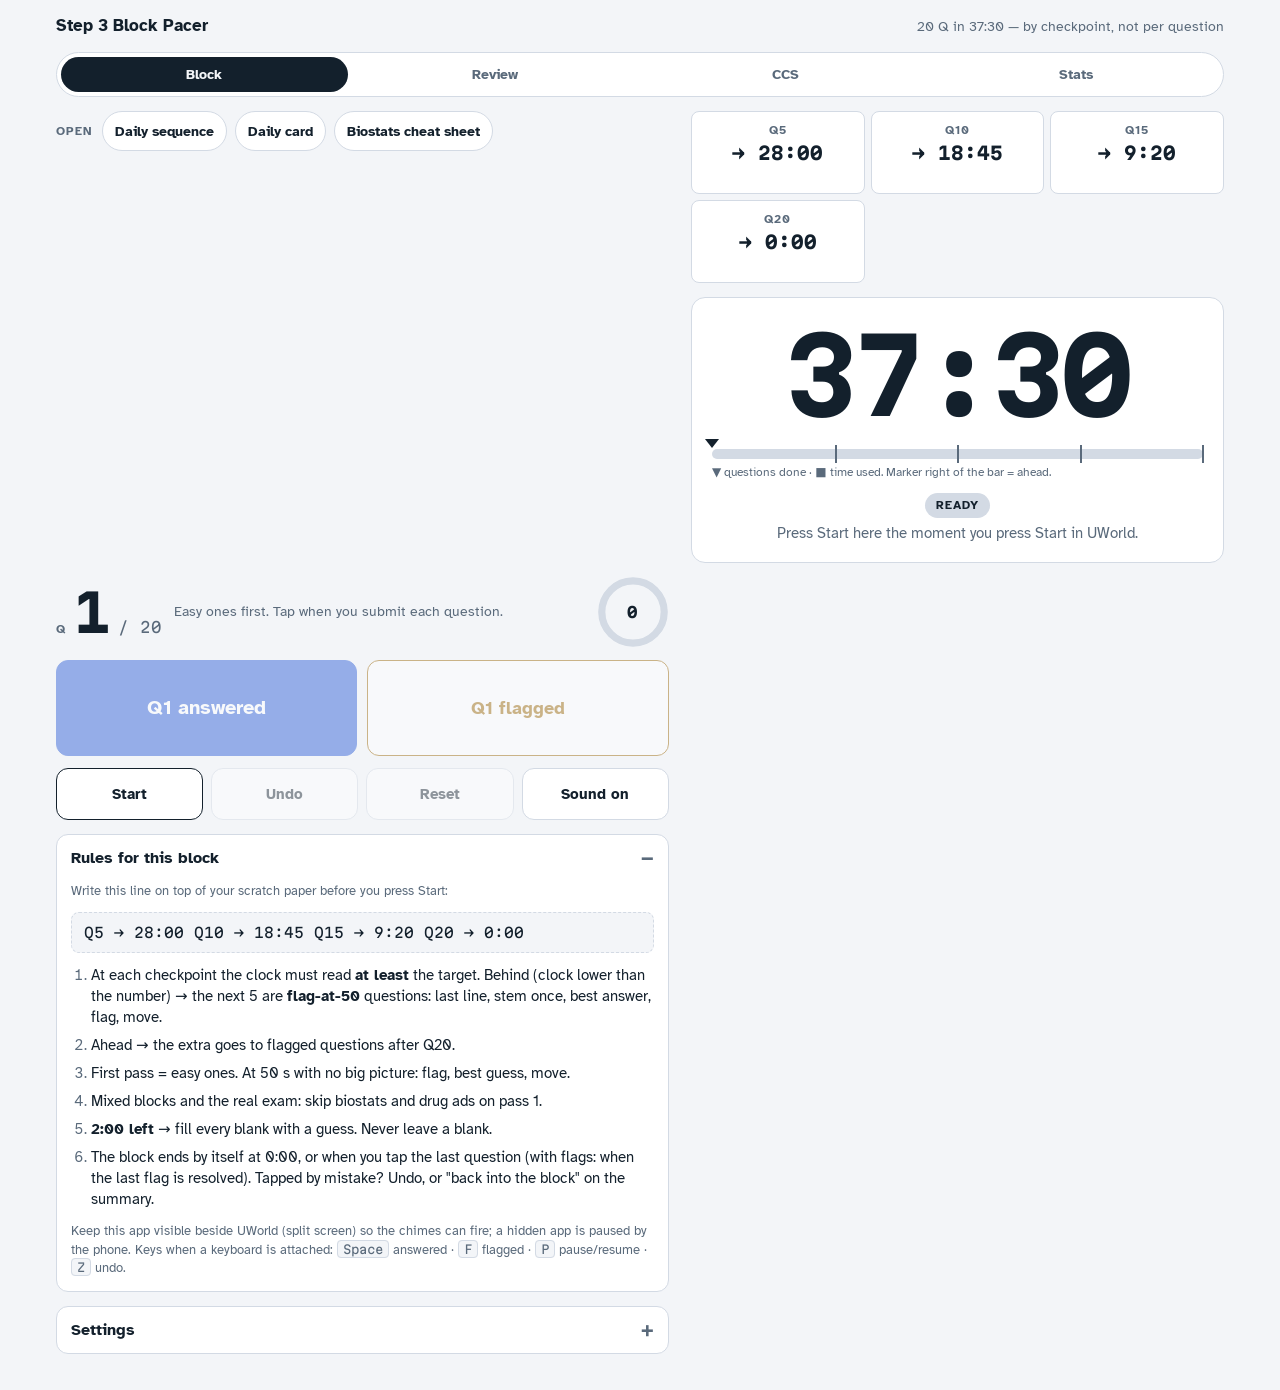
==== index.html @ b1504337 "CCS: spelling drill with sets + spelling mode, printable 12:30 case tracker, shortcut links - ccs.ht" ====
<!doctype html>
<html lang="en">
<head>
<meta charset="utf-8">
<meta name="viewport" content="width=device-width, initial-scale=1, viewport-fit=cover">
<title>Step 3 Block Pacer</title>
<meta name="description" content="37:30 countdown for 20-question UWorld blocks with checkpoint targets, ahead/behind verdicts, flag-at-50 mode and the 2:00 fill-every-blank alert.">
<meta name="theme-color" media="(prefers-color-scheme: light)" content="#F3F5F8">
<meta name="theme-color" media="(prefers-color-scheme: dark)" content="#0E141B">
<meta name="mobile-web-app-capable" content="yes">
<meta name="apple-mobile-web-app-capable" content="yes">
<meta name="apple-mobile-web-app-status-bar-style" content="black-translucent">
<meta name="apple-mobile-web-app-title" content="Pacer">
<link rel="manifest" href="./manifest.webmanifest">
<link rel="icon" href="./icons/icon-192.png" type="image/png">
<link rel="apple-touch-icon" href="./icons/apple-touch-icon.png">
<link rel="stylesheet" href="https://fonts.googleapis.com/css2?family=Atkinson+Hyperlegible:wght@400;700&family=Martian+Mono:wght@500;700&display=swap">
<link rel="stylesheet" href="./shared.css">
<style>
/* Layout: one column on phones and in split view; two columns (clock left, controls right) on the
   iPad Pro 13", the Fold's open inner screen and Mac windows. Scratch-paper checkpoint rail on top, clock as hero. */
.rail{list-style:none;margin:0;padding:0;display:grid;grid-template-columns:repeat(auto-fit,minmax(130px,1fr));gap:6px}
.rail li{border:1px solid var(--line);background:var(--surface);border-radius:8px;padding:8px 6px 7px;display:grid;gap:2px;min-width:0;text-align:center}
.rail .cq{font-size:12px;letter-spacing:.08em;text-transform:uppercase;color:var(--muted);font-weight:700}
.rail .ct{font-family:var(--font-num);font-weight:700;font-size:18px;font-variant-numeric:tabular-nums;white-space:nowrap}
.rail .cd{font-family:var(--font-num);font-size:12px;min-height:1.3em;font-variant-numeric:tabular-nums}
.rail li.current{border-color:var(--accent);box-shadow:inset 0 0 0 1px var(--accent)}
.rail li.ahead{border-color:var(--good)} .rail li.ahead .cd{color:var(--good)}
.rail li.behind{border-color:var(--warn)} .rail li.behind .cd{color:var(--warn)}

.clockcard{background:var(--surface);border:1px solid var(--line);border-radius:14px;padding:16px 16px 14px;display:grid;gap:12px;justify-items:center;text-align:center;container-type:inline-size;user-select:none;-webkit-user-select:none}
.clock{font-family:var(--font-num);font-weight:700;font-size:clamp(48px,21cqi,150px);line-height:1;letter-spacing:-.03em;font-variant-numeric:tabular-nums;margin-top:4px;white-space:nowrap}
.clockcard[data-tone="warn"] .clock{color:var(--warn)}
.clockcard[data-tone="crit"] .clock{color:var(--crit)}
.clockcard[data-tone="paused"] .clock{color:var(--muted)}
.barwrap{width:100%;display:grid;gap:5px;padding-top:10px}
.bar{position:relative;width:100%;height:10px;border-radius:5px;background:var(--line)}
.fill{position:absolute;inset:0 auto 0 0;width:0;border-radius:5px;background:var(--accent)}
.tick{position:absolute;top:-4px;bottom:-4px;width:2px;background:var(--muted);transform:translateX(-1px)}
.qmark{position:absolute;top:-10px;left:0;width:0;height:0;border-left:7px solid transparent;border-right:7px solid transparent;border-top:9px solid var(--fg);transform:translateX(-7px)}
.barcap{font-size:12px;color:var(--muted);text-align:left}
.mode{display:grid;gap:5px;justify-items:center}
.modeText{max-width:42ch}

.qcard{display:grid;gap:12px}
.qrow{display:flex;justify-content:space-between;align-items:center;gap:12px}
.qnum{display:flex;align-items:baseline;gap:8px;flex:0 0 auto}
.qlabel{font-size:12px;text-transform:uppercase;letter-spacing:.08em;color:var(--muted);font-weight:700}
.qbig{font-family:var(--font-num);font-weight:700;font-size:40px;line-height:1;font-variant-numeric:tabular-nums}
.qof{font-family:var(--font-num);color:var(--muted);font-size:15px}
.qcue{flex:1 1 auto;min-width:0;font-size:14px;color:var(--muted);line-height:1.3}
.qcue.over{color:var(--crit);font-weight:700}
.qtimer{position:relative;width:62px;height:62px;flex:0 0 auto}
.qtimer svg{width:100%;height:100%;transform:rotate(-90deg)}
.qtimer .track{fill:none;stroke:var(--line);stroke-width:6}
.qtimer .arc{fill:none;stroke:var(--accent);stroke-width:6;stroke-linecap:round;stroke-dasharray:163.36;stroke-dashoffset:163.36}
.qtimer .qsec{position:absolute;inset:0;display:grid;place-items:center;font-family:var(--font-num);font-weight:700;font-size:15px;font-variant-numeric:tabular-nums}
.qtimer[data-over="1"] .arc{stroke:var(--crit)} .qtimer[data-over="1"] .qsec{color:var(--crit)}
.qtimer[data-over="0"].near .arc{stroke:var(--warn)}
.summary .form{margin-top:4px}
@media (min-width:820px) and (min-height:520px){
  .clockcard{padding:22px 20px 18px}
  .rail li{padding:10px 8px 9px}
  .qbig{font-size:52px}
  .qtimer{width:72px;height:72px}
}
</style>
</head>
<body>
<div class="wrap">
  <header class="top">
    <h1>Step 3 Block Pacer</h1>
    <p class="tag" id="tagline">20 Q in 37:30 — by checkpoint, not per question</p>
  </header>
  <nav id="pnav" aria-label="Pages"></nav>
  <div class="quicklinks" aria-label="Shortcuts">
    <span class="ql">Open</span>
    <a href="https://claude.ai/artifact/SgX4q6UhdN1No9sJKWvh4a" target="_blank" rel="noopener">Daily sequence</a>
    <a href="https://claude.ai/artifact/CkBRBNXXbywkG2HdLAcEbe" target="_blank" rel="noopener">Daily card</a>
    <a href="https://claude.ai/artifact/1UrfVMa6zbxTSL6HjHd7sL" target="_blank" rel="noopener">Biostats cheat sheet</a>
  </div>

  <div class="colL">
    <ol class="rail" id="rail" aria-label="Checkpoint targets"></ol>

    <section class="clockcard" id="clockcard" data-tone="normal" aria-live="polite">
      <div class="banner" id="banner" hidden></div>
      <div class="clock" id="clock">37:30</div>
      <div class="barwrap">
        <div class="bar" aria-hidden="true">
          <div class="fill" id="fill"></div>
          <div id="ticks"></div>
          <div class="qmark" id="qmark"></div>
        </div>
        <div class="barcap">▼ questions done · ■ time used. Marker right of the bar = ahead.</div>
      </div>
      <div class="mode">
        <span class="pill" id="pill" data-kind="idle">Ready</span>
        <p class="modeText" id="modeText">Press Start here the moment you press Start in UWorld.</p>
      </div>
      <div class="verdict" id="verdict" hidden></div>
    </section>
  </div>

  <div class="colR">
    <section class="qcard">
      <div class="qrow">
        <div class="qnum">
          <span class="qlabel">Q</span>
          <span class="qbig" id="qnum">1</span>
          <span class="qof" id="qof">/ 20</span>
        </div>
        <div class="qcue" id="qcue">Easy ones first. Tap when you submit each question.</div>
        <div class="qtimer" id="qtimer" data-over="0" aria-label="Seconds on this question">
          <svg viewBox="0 0 60 60" aria-hidden="true"><circle class="track" cx="30" cy="30" r="26"/><circle class="arc" id="arc" cx="30" cy="30" r="26"/></svg>
          <span class="qsec" id="qsec">0</span>
        </div>
      </div>
      <div class="actions">
        <button class="primary" id="btnDone" type="button" disabled>Q1 answered</button>
        <button class="secondary" id="btnFlag" type="button" disabled>Q1 flagged</button>
      </div>
      <div class="subactions">
        <button class="go" id="btnStart" type="button">Start</button>
        <button id="btnUndo" type="button" disabled>Undo</button>
        <button id="btnReset" type="button" disabled>Reset</button>
        <button id="btnSound" type="button" aria-pressed="true">Sound on</button>
      </div>
    </section>

    <section class="summary" id="summary" hidden>
      <h2>Block summary</h2>
      <table class="t">
        <thead><tr><th>Checkpoint</th><th class="n">Target</th><th class="n">Clock</th><th class="n">±</th></tr></thead>
        <tbody id="sumRows"></tbody>
      </table>
      <ul class="stats" id="stats"></ul>
      <div class="form">
        <label>System / label<input type="text" id="sumLabel" placeholder="Cardio · Random · Ethics…" autocomplete="off"></label>
        <label>Correct (from the results page)<input type="number" id="sumCorrect" min="0" max="60" inputmode="numeric" placeholder="13"></label>
      </div>
      <p class="note" id="savedNote">Saved to Stats. The label and score carry over to the Review pacer.</p>
      <div class="formrow">
        <button id="btnCopy" type="button">Copy summary</button>
        <button id="btnReview" type="button">Review this block</button>
        <button id="btnReopen" type="button" hidden>Undo last tap — back into the block</button>
      </div>
    </section>

    <details class="fold" id="rulesFold" open>
      <summary>Rules for this block</summary>
      <div class="body">
        <p class="note">Write this line on top of your scratch paper before you press Start:</p>
        <p class="scratch" id="scratch"></p>
        <ol class="rules">
          <li>At each checkpoint the clock must read <b>at least</b> the target. Behind (clock lower than the number) → the next 5 are <b>flag-at-50</b> questions: last line, stem once, best answer, flag, move.</li>
          <li>Ahead → the extra goes to flagged questions after Q20.</li>
          <li>First pass = easy ones. At 50 s with no big picture: flag, best guess, move.</li>
          <li>Mixed blocks and the real exam: skip biostats and drug ads on pass 1.</li>
          <li><b>2:00 left</b> → fill every blank with a guess. Never leave a blank.</li>
          <li>The block ends by itself at 0:00, or when you tap the last question (with flags: when the last flag is resolved). Tapped by mistake? Undo, or "back into the block" on the summary.</li>
        </ol>
        <p class="note">Keep this app visible beside UWorld (split screen) so the chimes can fire; a hidden app is paused by the phone. Keys when a keyboard is attached: <kbd>Space</kbd> answered · <kbd>F</kbd> flagged · <kbd>P</kbd> pause/resume · <kbd>Z</kbd> undo.</p>
      </div>
    </details>

    <details class="fold" id="settingsFold">
      <summary>Settings</summary>
      <div class="body">
        <fieldset id="settingsFs">
          <div class="presets" aria-label="Presets">
            <button type="button" data-preset="1.25">1.25× · 37:30</button>
            <button type="button" data-preset="1.5">1.5× · 45:00</button>
            <button type="button" data-preset="1">1× · 30:00</button>
          </div>
          <div class="form">
            <label>Block time (mm:ss)<input type="text" id="fBlock" inputmode="numeric" value="37:30"></label>
            <label>Questions per block<input type="number" id="fN" min="1" max="60" value="20"></label>
            <label>Checkpoint every<input type="number" id="fEvery" min="1" max="60" value="5"></label>
            <label>Flag-at (seconds)<input type="number" id="fFlag" min="10" max="300" value="50"></label>
            <label class="wide">Checkpoint targets, clock should read at least (mm:ss, one per checkpoint)<input type="text" id="fTargets" value="28:00, 18:45, 9:20, 0:00"></label>
            <label>Fill-every-blank warning (mm:ss)<input type="text" id="fFill" inputmode="numeric" value="2:00"></label>
            <label>Theme<select id="fTheme"><option value="system">Match device</option><option value="light">Light</option><option value="dark">Dark</option></select></label>
            <label class="check wide"><input type="checkbox" id="fChime"> Chime at 50 s on every question (not only when behind)</label>
            <label class="check wide"><input type="checkbox" id="fEndAtLast"> End the block at the last question even when questions are flagged (otherwise: timed flagged review until the last flag or 0:00)</label>
          </div>
          <div class="formrow">
            <button type="button" id="btnApply">Save settings</button>
            <button type="button" id="btnRecalc">Recalculate targets evenly</button>
            <span class="note" id="settingsMsg"></span>
          </div>
        </fieldset>
        <p class="note" id="settingsLock" hidden>Settings unlock when the block is reset or finished.</p>
        <p class="note" id="installNote" hidden>To install: iPad Safari → Share → Add to Home Screen. Galaxy Fold → browser menu → Install app. Mac → Safari File → Add to Dock, or Chrome's install button.</p>
      </div>
    </details>
  </div>
</div>

<script src="./shared.js"></script>
<script>
(() => {
const P = window.Pacer, $ = id => document.getElementById(id), fmt = P.fmt, fmtDelta = P.fmtSigned, parseMS = P.parseMS;
const LS_S = "step3pacer.settings.v1", LS_R = "step3pacer.run.v1";
const DEFAULTS = { blockSec: 2250, nQ: 20, every: 5, targets: [1680, 1125, 560, 0], flagSec: 50, fillSec: 120, sound: true, chimeEvery: false, endAtLast: false };
const PRESET_TARGETS = { "1.25": [1680, 1125, 560, 0] };

function checkpointQs(nQ, every) { const qs = []; for (let q = every; q < nQ; q += every) qs.push(q); qs.push(nQ); return qs; }
function evenTargets(blockSec, nQ, every) { return checkpointQs(nQ, every).map(q => Math.floor((blockSec * (1 - q / nQ)) / 5) * 5); }
function verdictFor(q, nQ, rem, target, nextQ, flagSec, flagged) {
  const delta = rem - target;
  if (q >= nQ) return { delta, kind: delta < 0 ? "behind" : "ahead", text: "Q" + q + " done at " + fmt(rem) + " — " + flagged + " flagged. Review time starts now." };
  if (delta < 0) return { delta, kind: "behind", text: "Q" + q + " at " + fmt(rem) + " — behind by " + fmt(-delta) + ". Q" + (q + 1) + "–" + nextQ + ": flag at " + flagSec + "." };
  return { delta, kind: "ahead", text: "Q" + q + " at " + fmt(rem) + " — ahead by " + fmt(delta) + ". Banked for flagged review." };
}

let S = Object.assign({}, DEFAULTS);
let R = freshRun();
let resetArmed = 0, summaryRenderedFor = "";

function freshRun() {
  return { phase: "idle", sid: "", startAt: 0, pausedAt: 0, pausedTotal: 0, q: 1, qStartEl: 0, taps: [], cps: {},
    mode: "first", flagged: 0, reviewLeft: 0, fillFired: false, chimed: false, endEl: 0, verdict: null, label: "", correct: null, endedBy: "" };
}
function qs() { return checkpointQs(S.nQ, S.every); }

/* ---------- storage ---------- */
function loadSettings() {
  const p = P.readJSON(LS_S, null);
  if (p && typeof p === "object") S = Object.assign({}, DEFAULTS, p);
  if (!Array.isArray(S.targets) || S.targets.length !== qs().length) S.targets = evenTargets(S.blockSec, S.nQ, S.every);
  P.setSound(S.sound);
}
function saveSettings() { P.writeJSON(LS_S, S); }
function persistRun() { P.writeJSON(LS_R, R); }
function loadRun() {
  const p = P.readJSON(LS_R, null);
  if (!p || (p.phase !== "running" && p.phase !== "paused" && p.phase !== "done")) return;
  if (Date.now() - p.startAt > 6 * 3600 * 1000) return;
  R = Object.assign(freshRun(), p);
}

/* ---------- time ---------- */
function elapsedMs(now) {
  now = now || Date.now();
  if (R.phase === "idle") return 0;
  if (R.phase === "done") return R.endEl;
  const ref = R.phase === "paused" ? R.pausedAt : now;
  return Math.max(0, ref - R.startAt - R.pausedTotal);
}

/* ---------- actions ---------- */
function startPause() {
  if (R.phase === "idle") {
    R = freshRun(); R.phase = "running"; R.startAt = Date.now(); R.sid = P.newId();
    P.audioInit(); P.sfx("start"); P.keepAwake();
    $("rulesFold").open = false;
  } else if (R.phase === "paused") {
    R.pausedTotal += Date.now() - R.pausedAt; R.pausedAt = 0; R.phase = "running"; P.keepAwake();
  } else if (R.phase === "running") {
    R.phase = "paused"; R.pausedAt = Date.now();
  } else if (R.phase === "done") {
    R = freshRun();
  }
  persistRun(); render();
}
function tap(flagged) {
  if (R.phase !== "running") return;
  const now = Date.now(), el = elapsedMs(now), rem = S.blockSec - el / 1000;
  if (R.mode === "review") {
    if (R.reviewLeft > 0) R.reviewLeft--;
    if (R.reviewLeft <= 0) { finishBlock(el, "flags"); return; }
    persistRun(); render(); return;
  }
  const q = R.q;
  R.taps.push({ q: q, el: el, rem: rem, flagged: !!flagged });
  if (flagged) R.flagged++;
  const list = qs(), idx = list.indexOf(q);
  if (idx >= 0) {
    const target = S.targets[idx] || 0, nextQ = list[idx + 1] || S.nQ;
    const v = verdictFor(q, S.nQ, rem, target, nextQ, S.flagSec, R.flagged);
    R.cps[q] = { rem: rem, delta: v.delta };
    R.verdict = { kind: v.kind, text: v.text, until: now + 10000 };
    if (q >= S.nQ) { R.mode = "review"; R.reviewLeft = R.flagged; P.sfx(rem > 0 ? "ahead" : "behind"); }
    else { R.mode = v.delta < 0 ? "flag50" : "first"; P.sfx(v.kind); P.vibrate(v.kind === "behind" ? [150, 80, 150, 80, 150] : [80]); }
  }
  R.chimed = false;
  if (q < S.nQ) { R.q = q + 1; R.qStartEl = el; } else { R.q = S.nQ + 1; }
  if (q >= S.nQ && (R.flagged === 0 || S.endAtLast)) { finishBlock(el, "last"); return; }
  persistRun(); render();
}
function undo() {
  if (R.phase === "idle" || R.phase === "done") return;
  if (R.mode === "review" && R.reviewLeft < R.flagged) { R.reviewLeft++; persistRun(); render(); return; }
  if (!R.taps.length) return;
  const t = R.taps.pop();
  if (t.flagged) R.flagged = Math.max(0, R.flagged - 1);
  delete R.cps[t.q];
  R.q = t.q;
  R.qStartEl = R.taps.length ? R.taps[R.taps.length - 1].el : 0;
  let mode = "first";
  for (const cq of qs()) if (cq < t.q && R.cps[cq]) mode = R.cps[cq].delta < 0 ? "flag50" : "first";
  R.mode = mode; R.reviewLeft = 0; R.verdict = null; R.chimed = false;
  persistRun(); render();
}
function finishBlock(endEl, by) {
  R.endEl = endEl; R.phase = "done"; R.verdict = null; R.endedBy = by || "me";
  P.sfx("end"); P.releaseWake();
  saveBlockSession(); persistRun(); render();
}
function endBlock() { if (R.phase === "idle" || R.phase === "done") return; finishBlock(elapsedMs(), "me"); }
function reopenBlock() { // the block ended on a tap you didn't mean; the clock never stopped
  if (R.phase !== "done" || R.endedBy === "clock") return;
  const now = Date.now(), el = now - R.startAt - R.pausedTotal;
  if (el >= S.blockSec * 1000) return;
  R.phase = "running"; R.endEl = 0; R.endedBy = "";
  undo(); // pops the tap that ended the block and restores the mode
  P.keepAwake(); persistRun(); render();
}
function reset() {
  if (resetArmed && Date.now() - resetArmed < 3500) { resetArmed = 0; R = freshRun(); P.releaseWake(); persistRun(); render(); return; }
  resetArmed = Date.now(); render();
  setTimeout(() => { if (resetArmed && Date.now() - resetArmed >= 3500) { resetArmed = 0; render(); } }, 3600);
}
function saveBlockSession() {
  if (!R.sid || !R.taps.length) return;
  const list = qs();
  const existing = P.loadSessions().find(s => s.id === R.sid) || {};
  const last = R.taps[R.taps.length - 1];
  const qTimes = R.taps.map((t, i) => Math.round((t.el - (i ? R.taps[i - 1].el : 0)) / 1000));
  const s = Object.assign({}, existing, {
    id: R.sid, type: "block", date: new Date(R.startAt).toISOString(), label: R.label || existing.label || "", nQ: S.nQ, blockSec: S.blockSec,
    correct: R.correct != null ? R.correct : (existing.correct != null ? existing.correct : null),
    checkpoints: list.map((q, i) => { const cp = R.cps[q]; return cp ? { q: q, target: S.targets[i] || 0, rem: Math.round(cp.rem), delta: Math.round(cp.delta) } : null; }).filter(Boolean),
    answered: R.taps.length, flagged: R.flagged, flagSegs: list.filter(q => q < S.nQ && R.cps[q] && R.cps[q].delta < 0).length,
    avgPerQ: Math.round(last.el / 1000 / R.taps.length), qTimes: qTimes,
    reviewLeft: R.cps[S.nQ] ? Math.round(R.cps[S.nQ].rem) : null, endedEarly: R.endEl < S.blockSec * 1000, endedBy: R.endedBy
  });
  P.saveSession(s); P.syncQuietly();
}

/* ---------- tick ---------- */
function tick() {
  if (R.phase === "running") {
    const now = Date.now(), el = elapsedMs(now), rem = S.blockSec - el / 1000;
    if (!R.fillFired && rem <= S.fillSec) { R.fillFired = true; P.sfx("fill"); P.vibrate([200, 100, 200, 100, 450]); persistRun(); }
    if (R.mode !== "review" && !R.chimed && (el - R.qStartEl) / 1000 >= S.flagSec) {
      R.chimed = true;
      if (R.mode === "flag50" || S.chimeEvery) { P.sfx("flag"); P.vibrate([120, 60, 120]); }
      persistRun();
    }
    if (rem <= 0) { P.vibrate([600]); finishBlock(S.blockSec * 1000, "clock"); return; }
  }
  render();
}

/* ---------- render ---------- */
function buildRail() {
  const list = qs(), rail = $("rail"), ticks = $("ticks");
  rail.innerHTML = ""; ticks.innerHTML = "";
  list.forEach((q, i) => {
    const li = document.createElement("li");
    li.innerHTML = '<span class="cq">Q' + q + '</span><span class="ct">→ ' + fmt(S.targets[i] || 0) + '</span><span class="cd"></span>';
    rail.appendChild(li);
    const t = document.createElement("i"); t.className = "tick";
    t.style.left = ((1 - (S.targets[i] || 0) / S.blockSec) * 100) + "%";
    ticks.appendChild(t);
  });
  $("tagline").textContent = S.nQ + " Q in " + fmt(S.blockSec) + " — by checkpoint, not per question";
  $("scratch").textContent = list.map((q, i) => "Q" + q + " → " + fmt(S.targets[i] || 0)).join("    ");
  $("qof").textContent = "/ " + S.nQ;
  $("fBlock").value = fmt(S.blockSec); $("fN").value = S.nQ; $("fEvery").value = S.every;
  $("fFlag").value = S.flagSec; $("fFill").value = fmt(S.fillSec);
  $("fTargets").value = S.targets.map(fmt).join(", ");
  $("fChime").checked = !!S.chimeEvery; $("fEndAtLast").checked = !!S.endAtLast;
  $("fTheme").value = P.getTheme();
  $("btnSound").textContent = S.sound ? "Sound on" : "Sound off";
  $("btnSound").setAttribute("aria-pressed", S.sound ? "true" : "false");
}
function segmentOf(q) {
  const list = qs(), end = list.find(c => c >= q) || S.nQ, i = list.indexOf(end);
  return [i > 0 ? list[i - 1] + 1 : 1, end];
}
function render() {
  const now = Date.now(), el = elapsedMs(now), rem = Math.max(0, S.blockSec - el / 1000);
  const running = R.phase === "running", live = running || R.phase === "paused", inReview = R.mode === "review";

  $("clock").textContent = fmt(R.phase === "idle" ? S.blockSec : Math.ceil(rem));
  const card = $("clockcard");
  card.dataset.tone = R.phase === "paused" ? "paused" : (live && rem <= S.fillSec) ? "crit" : (live && R.mode === "flag50") ? "warn" : "normal";
  $("fill").style.width = Math.min(100, (el / 1000) / S.blockSec * 100) + "%";
  const doneQ = inReview ? S.nQ : Math.max(0, R.q - 1);
  $("qmark").style.left = (doneQ / S.nQ * 100) + "%";

  const banner = $("banner");
  if (live && R.fillFired && rem > 0) { banner.hidden = false; banner.textContent = fmt(S.fillSec) + " left — fill every blank with a guess. Never leave a blank."; }
  else banner.hidden = true;

  const pill = $("pill"), mt = $("modeText");
  if (R.phase === "idle") { pill.dataset.kind = "idle"; pill.textContent = "Ready"; mt.textContent = "Press Start here the moment you press Start in UWorld."; }
  else if (R.phase === "done") {
    pill.dataset.kind = "done"; pill.textContent = R.endedBy === "clock" ? "Time" : "Done";
    mt.textContent = R.endedBy === "clock" ? (R.taps.length >= S.nQ ? "Clock ran out. Summary below." : "Clock ran out with " + (S.nQ - R.taps.length) + " not tapped. Summary below.")
      : R.endedBy === "last" ? "Last question answered with " + fmt(S.blockSec - R.endEl / 1000) + " left" + (R.flagged ? " for " + R.flagged + " flagged." : ".") + " Summary below."
      : R.endedBy === "flags" ? "All flags resolved with " + fmt(S.blockSec - R.endEl / 1000) + " left. Summary below."
      : "Block ended. Summary below.";
  }
  else if (R.phase === "paused") { pill.dataset.kind = "idle"; pill.textContent = "Paused"; mt.textContent = "UWorld's clock does not pause. Resume as soon as you are back."; }
  else if (inReview) {
    pill.dataset.kind = "review"; pill.textContent = "Review flagged";
    mt.textContent = R.reviewLeft > 0 ? fmt(rem) + " for " + R.reviewLeft + " flagged — about " + fmt(rem / R.reviewLeft) + " each." : "No flags left. Check every question has an answer.";
  } else {
    const seg = segmentOf(R.q), range = "Q" + seg[0] + "–" + seg[1];
    if (R.mode === "flag50") { pill.dataset.kind = "flag50"; pill.textContent = "Flag at " + S.flagSec + " · " + range; mt.textContent = "Last line → stem once → best answer → flag → move."; }
    else { pill.dataset.kind = "first"; pill.textContent = "First pass · " + range; mt.textContent = "Easy ones first. At " + S.flagSec + " s with no big picture: flag, best guess, move."; }
  }

  const v = $("verdict");
  if (R.verdict && now < R.verdict.until && R.phase !== "done") { v.hidden = false; v.className = "verdict " + R.verdict.kind; v.textContent = R.verdict.text; }
  else v.hidden = true;

  const list = qs(), nextCp = list.find(c => c >= R.q);
  Array.from($("rail").children).forEach((li, i) => {
    const q = list[i], cp = R.cps[q], cd = li.querySelector(".cd");
    li.classList.remove("current", "ahead", "behind");
    if (cp) { li.classList.add(cp.delta < 0 ? "behind" : "ahead"); cd.textContent = fmtDelta(cp.delta); }
    else { cd.textContent = ""; if (live && !inReview && q === nextCp) li.classList.add("current"); }
  });

  const qnum = $("qnum"), qcue = $("qcue"), qt = $("qtimer"), qsec = $("qsec"), arc = $("arc"), C = 163.36;
  if (inReview || R.phase === "done") {
    qnum.textContent = inReview && R.phase !== "done" ? "✓" : String(Math.min(S.nQ, R.taps.length));
    arc.style.strokeDashoffset = C; qsec.textContent = "—"; qt.dataset.over = "0"; qt.classList.remove("near");
    qcue.className = "qcue"; qcue.textContent = R.phase === "done" ? "Block finished." : "Each tap = one flagged question resolved.";
  } else {
    qnum.textContent = String(R.q);
    const qEl = live ? Math.max(0, (el - R.qStartEl) / 1000) : 0, frac = Math.min(1, qEl / S.flagSec);
    arc.style.strokeDashoffset = C * (1 - frac);
    qsec.textContent = qEl < 100 ? String(Math.floor(qEl)) : fmt(qEl);
    const over = qEl >= S.flagSec;
    qt.dataset.over = over ? "1" : "0"; qt.classList.toggle("near", !over && qEl >= S.flagSec * 0.7);
    qcue.className = "qcue" + (over ? " over" : "");
    if (!live) qcue.textContent = "Easy ones first. Tap when you submit each question.";
    else if (over) qcue.textContent = R.mode === "flag50" ? S.flagSec + " s — flag, best answer, move." : S.flagSec + " s. No big picture? Flag, best guess, move.";
    else qcue.textContent = R.mode === "flag50" ? "Skim mode. Flag at " + S.flagSec + " s, no exceptions." : "Tap when you submit this question.";
  }

  const bd = $("btnDone"), bf = $("btnFlag");
  bd.disabled = !running; bf.disabled = !running;
  if (inReview) { bd.textContent = "Flagged Q resolved"; bf.textContent = "End block"; }
  else { bd.textContent = "Q" + Math.min(R.q, S.nQ) + " answered"; bf.textContent = "Q" + Math.min(R.q, S.nQ) + " flagged"; }
  $("btnStart").textContent = R.phase === "idle" ? "Start" : R.phase === "running" ? "Pause" : R.phase === "paused" ? "Resume" : "New block";
  $("btnUndo").disabled = !live || (!R.taps.length && !(inReview && R.reviewLeft < R.flagged));
  const br = $("btnReset");
  br.disabled = R.phase === "idle"; br.textContent = resetArmed ? "Sure?" : "Reset"; br.classList.toggle("armed", !!resetArmed);
  $("settingsFs").disabled = live; $("settingsLock").hidden = !live;
  renderSummary();
}
function renderSummary() {
  const sum = $("summary");
  if (R.phase !== "done") { sum.hidden = true; summaryRenderedFor = ""; return; }
  sum.hidden = false;
  if (summaryRenderedFor === R.sid) return;
  summaryRenderedFor = R.sid;
  const list = qs();
  $("sumRows").innerHTML = list.map((q, i) => {
    const cp = R.cps[q];
    return "<tr><td>Q" + q + '</td><td class="n">' + fmt(S.targets[i] || 0) + '</td><td class="n">' + (cp ? fmt(cp.rem) : "—") + '</td><td class="n ' + (cp ? (cp.delta < 0 ? "behind" : "ahead") : "") + '">' + (cp ? fmtDelta(cp.delta) : "—") + "</td></tr>";
  }).join("");
  const answered = R.taps.length, avg = answered ? (R.taps[answered - 1].el / 1000) / answered : 0;
  const flagSegs = list.filter(q => q < S.nQ && R.cps[q] && R.cps[q].delta < 0).length;
  const reviewSec = R.cps[S.nQ] ? Math.max(0, R.cps[S.nQ].rem) : 0;
  $("stats").innerHTML =
    "<li><b>" + answered + "</b> of " + S.nQ + " tapped on first pass</li>" +
    "<li><b>" + R.flagged + "</b> flagged</li>" +
    "<li><b>" + fmt(avg) + "</b> average per question</li>" +
    "<li><b>" + flagSegs + "</b> segment" + (flagSegs === 1 ? "" : "s") + " in flag-at-" + S.flagSec + "</li>" +
    "<li><b>" + fmt(reviewSec) + "</b> left at Q" + S.nQ + " for flagged review</li>";
  $("sumLabel").value = R.label || ""; $("sumCorrect").value = R.correct != null ? R.correct : "";
  $("btnReopen").hidden = !(R.endedBy !== "clock" && R.taps.length && (Date.now() - R.startAt - R.pausedTotal) < S.blockSec * 1000);
}
function summaryText() {
  const list = qs(), lines = ["Step 3 block — " + S.nQ + " Q in " + fmt(S.blockSec) + (R.label ? " · " + R.label : "") + (R.correct != null ? " · " + R.correct + "/" + S.nQ : "")];
  list.forEach((q, i) => { const cp = R.cps[q]; lines.push("Q" + q + " target " + fmt(S.targets[i] || 0) + " · clock " + (cp ? fmt(cp.rem) : "—") + " · " + (cp ? fmtDelta(cp.delta) : "—")); });
  const answered = R.taps.length, avg = answered ? (R.taps[answered - 1].el / 1000) / answered : 0;
  lines.push(answered + "/" + S.nQ + " tapped, " + R.flagged + " flagged, avg " + fmt(avg) + " per question");
  return lines.join("\n");
}

/* ---------- settings ---------- */
function settingsMsg(t) { $("settingsMsg").textContent = t; }
function applySettings() {
  const block = parseMS($("fBlock").value), nQ = parseInt($("fN").value, 10), every = parseInt($("fEvery").value, 10);
  const flagSec = parseInt($("fFlag").value, 10), fill = parseMS($("fFill").value);
  const raw = $("fTargets").value.split(/[,\s]+/).filter(Boolean).map(parseMS);
  if (!block || block < 60 || !nQ || nQ < 1 || nQ > 60 || !every || every < 1 || every > nQ || !flagSec || flagSec < 10 || fill == null || fill >= block) { settingsMsg("Check the values: times as mm:ss, counts as whole numbers."); return; }
  const list = checkpointQs(nQ, every);
  let targets = raw.some(t => t == null) ? null : raw, msg = "Saved.";
  if (!targets || targets.length !== list.length || targets.some(t => t > block)) { targets = evenTargets(block, nQ, every); msg = "Saved. Targets recalculated for " + list.length + " checkpoints."; }
  S = Object.assign({}, S, { blockSec: block, nQ: nQ, every: every, targets: targets, flagSec: flagSec, fillSec: fill, chimeEvery: $("fChime").checked, endAtLast: $("fEndAtLast").checked });
  saveSettings(); buildRail(); render(); settingsMsg(msg);
}
function recalcTargets() {
  const block = parseMS($("fBlock").value), nQ = parseInt($("fN").value, 10), every = parseInt($("fEvery").value, 10);
  if (!block || !nQ || !every || every > nQ) { settingsMsg("Set block time, questions and checkpoint interval first."); return; }
  $("fTargets").value = evenTargets(block, nQ, every).map(fmt).join(", ");
  settingsMsg("Targets filled in. Press Save settings to use them.");
}
function applyPreset(mult) {
  const block = Math.round(90 * 20 * parseFloat(mult));
  $("fBlock").value = fmt(block); $("fN").value = 20; $("fEvery").value = 5;
  $("fTargets").value = (PRESET_TARGETS[mult] || evenTargets(block, 20, 5)).map(fmt).join(", ");
  applySettings();
}

/* ---------- wiring ---------- */
function blurOnClick(btn) { btn.addEventListener("click", e => { if (e.detail > 0) e.currentTarget.blur(); }); }
function init() {
  P.applyTheme(); P.renderNav("block");
  loadSettings(); loadRun(); buildRail();
  $("btnDone").addEventListener("click", () => tap(false));
  $("btnFlag").addEventListener("click", () => { if (R.mode === "review") endBlock(); else tap(true); });
  $("btnStart").addEventListener("click", startPause);
  $("btnUndo").addEventListener("click", undo);
  $("btnReset").addEventListener("click", reset);
  $("btnSound").addEventListener("click", () => { S.sound = !S.sound; P.setSound(S.sound); saveSettings(); if (S.sound) { P.audioInit(); P.sfx("start"); } buildRail(); render(); });
  $("btnApply").addEventListener("click", applySettings);
  $("btnRecalc").addEventListener("click", recalcTargets);
  $("fTheme").addEventListener("change", () => P.setTheme($("fTheme").value));
  document.querySelectorAll("[data-preset]").forEach(b => b.addEventListener("click", () => applyPreset(b.dataset.preset)));
  $("sumLabel").addEventListener("change", () => { R.label = $("sumLabel").value.trim(); persistRun(); saveBlockSession(); });
  $("sumCorrect").addEventListener("change", () => { const v = $("sumCorrect").value.trim(); const n = parseInt(v, 10); R.correct = (v === "" || isNaN(n)) ? null : Math.max(0, Math.min(S.nQ, n)); $("sumCorrect").value = R.correct == null ? "" : R.correct; persistRun(); saveBlockSession(); });
  $("btnReview").addEventListener("click", () => { location.href = "./review.html"; });
  $("btnReopen").addEventListener("click", reopenBlock);
  $("btnCopy").addEventListener("click", async e => {
    const txt = summaryText(), b = e.currentTarget;
    try { await navigator.clipboard.writeText(txt); b.textContent = "Copied"; }
    catch (err) { b.textContent = "Select and copy"; }
    setTimeout(() => { b.textContent = "Copy summary"; }, 2500);
  });
  ["btnDone", "btnFlag", "btnStart", "btnUndo", "btnReset", "btnSound"].forEach(id => blurOnClick($(id)));
  document.addEventListener("keydown", e => {
    const t = e.target, tag = t && t.tagName;
    if (tag === "INPUT" || tag === "TEXTAREA" || tag === "SELECT" || tag === "BUTTON" || tag === "SUMMARY") return;
    if (e.code === "Space" || e.code === "Enter") { e.preventDefault(); tap(false); }
    else if (e.key === "f" || e.key === "F") tap(true);
    else if (e.key === "p" || e.key === "P") startPause();
    else if (e.key === "z" || e.key === "Z") undo();
  });
  document.addEventListener("visibilitychange", () => { if (document.visibilityState === "visible") { if (R.phase === "running") P.keepAwake(); tick(); } });
  $("installNote").hidden = P.standalone();
  setInterval(tick, 250);
  render();
}
init();
if ("serviceWorker" in navigator) { window.addEventListener("load", () => { navigator.serviceWorker.register("./sw.js").catch(() => {}); }); }
})();
</script>
</body>
</html>
---- shared.css ----
/* Step 3 Pacer — shared tokens, base, nav and common components (block, review, stats) */
:root{
  --bg:#F3F5F8; --surface:#FFFFFF; --fg:#13202C; --muted:#5A6A7B; --line:#D3DAE4; --line2:#E6EAF0;
  --accent:#2458D6; --on-accent:#FFFFFF;
  --good:#167A4E; --good-bg:#E0F2E9; --on-good:#FFFFFF;
  --warn:#9A6400; --warn-bg:#FBEFCF; --on-warn:#FFFFFF;
  --crit:#B8262F; --crit-bg:#FBE1E2; --on-crit:#FFFFFF;
  --k:#2458D6; --m:#0B8A6B; --t:#7A3DB8; --g:#C9661A;
  --font-ui:"Atkinson Hyperlegible","Segoe UI",system-ui,sans-serif;
  --font-num:"Martian Mono","SFMono-Regular",Menlo,Consolas,monospace;
  color-scheme:light;
}
@media (prefers-color-scheme: dark){
  :root:not([data-theme="light"]){
    --bg:#0E141B; --surface:#161E27; --fg:#E6ECF3; --muted:#92A2B4; --line:#2A3542; --line2:#222B36;
    --accent:#7EA2FF; --on-accent:#0B1220;
    --good:#4FCF8E; --good-bg:#12302A; --on-good:#06201A;
    --warn:#F2B13F; --warn-bg:#352A12; --on-warn:#221800;
    --crit:#FF6B70; --crit-bg:#3A1A1E; --on-crit:#2A0608;
    --k:#5B87F0; --m:#22A47E; --t:#9D6FE0; --g:#D07E35;
    color-scheme:dark;
  }
}
:root[data-theme="dark"]{
  --bg:#0E141B; --surface:#161E27; --fg:#E6ECF3; --muted:#92A2B4; --line:#2A3542; --line2:#222B36;
  --accent:#7EA2FF; --on-accent:#0B1220;
  --good:#4FCF8E; --good-bg:#12302A; --on-good:#06201A;
  --warn:#F2B13F; --warn-bg:#352A12; --on-warn:#221800;
  --crit:#FF6B70; --crit-bg:#3A1A1E; --on-crit:#2A0608;
  --k:#5B87F0; --m:#22A47E; --t:#9D6FE0; --g:#D07E35;
  color-scheme:dark;
}
*{box-sizing:border-box}
html,body{height:100%}
html{background:var(--bg)}
body{margin:0;background:var(--bg);color:var(--fg);font-family:var(--font-ui);font-size:16px;line-height:1.4;-webkit-text-size-adjust:100%;overscroll-behavior:none;touch-action:manipulation}
[hidden]{display:none!important}
.wrap{max-width:600px;margin-inline:auto;display:grid;gap:14px;
  padding-left:max(16px,env(safe-area-inset-left,0px));padding-right:max(16px,env(safe-area-inset-right,0px));
  padding-top:calc(14px + env(safe-area-inset-top,0px));padding-bottom:calc(36px + env(safe-area-inset-bottom,0px))}
.colL,.colR{display:contents}
.top{display:flex;align-items:baseline;justify-content:space-between;gap:6px 14px;flex-wrap:wrap}
h1{font-size:17px;margin:0;font-weight:700}
h2{font-size:16px;margin:0;font-weight:700}
.tag{margin:0;color:var(--muted);font-size:14px}
.num{font-family:var(--font-num);font-variant-numeric:tabular-nums}
a{color:var(--accent)}

/* page switcher */
.pnav{display:flex;gap:4px;background:var(--surface);border:1px solid var(--line);border-radius:999px;padding:4px}
.pnav a{flex:1;text-align:center;padding:8px 6px;border-radius:999px;text-decoration:none;color:var(--muted);font-weight:700;font-size:14px;min-width:0;white-space:nowrap}
.pnav a[aria-current="page"]{background:var(--fg);color:var(--bg)}
.pnav a:focus-visible{outline:3px solid var(--accent);outline-offset:1px}

/* quick links to the cards and sheets that live outside the app */
.quicklinks{display:flex;flex-wrap:wrap;gap:8px;align-items:center}
.quicklinks .ql{font-size:12px;font-weight:700;letter-spacing:.08em;text-transform:uppercase;color:var(--muted);padding-right:2px}
.quicklinks a{display:inline-flex;align-items:center;gap:6px;padding:8px 12px;border:1px solid var(--line);border-radius:999px;background:var(--surface);color:var(--fg);text-decoration:none;font-weight:700;font-size:14px;min-height:40px;white-space:nowrap}
.quicklinks a:focus-visible{outline:3px solid var(--accent);outline-offset:1px}
.quicklinks a[data-kind="in"]{border-color:var(--accent);color:var(--accent)}

/* cards */
.card{background:var(--surface);border:1px solid var(--line);border-radius:14px;padding:16px;display:grid;gap:12px;min-width:0}
.rowhead{display:flex;justify-content:space-between;align-items:center;gap:10px;flex-wrap:wrap}
.meta{font-size:14px;color:var(--muted)}
.pill{display:inline-block;padding:4px 11px;border-radius:999px;font-size:12px;font-weight:700;letter-spacing:.08em;text-transform:uppercase;background:var(--line);color:var(--fg)}
.pill[data-kind="first"],.pill[data-kind="accent"]{background:var(--accent);color:var(--on-accent)}
.pill[data-kind="flag50"],.pill[data-kind="warn"]{background:var(--warn);color:var(--on-warn)}
.pill[data-kind="review"],.pill[data-kind="good"]{background:var(--good);color:var(--on-good)}
.pill[data-kind="crit"]{background:var(--crit);color:var(--on-crit)}
.pill[data-kind="done"]{background:var(--fg);color:var(--bg)}
.modeText{font-size:15px;color:var(--muted);text-wrap:balance;margin:0}
.banner{width:100%;border-radius:10px;padding:10px 12px;background:var(--crit);color:var(--on-crit);font-weight:700;font-size:16px;line-height:1.3;text-wrap:balance}
@media (prefers-reduced-motion: no-preference){
  .banner{animation:pulse 1.2s ease-in-out infinite alternate}
  @keyframes pulse{from{opacity:1}to{opacity:.72}}
}
.verdict{width:100%;border-radius:10px;padding:10px 12px;font-weight:700;font-size:15px;line-height:1.3;text-wrap:balance}
.verdict.ahead,.verdict.good{background:var(--good-bg);color:var(--good)}
.verdict.behind,.verdict.warn{background:var(--warn-bg);color:var(--warn)}
.verdict.crit{background:var(--crit-bg);color:var(--crit)}

/* buttons */
button{font:inherit;cursor:pointer;border-radius:12px;border:1px solid var(--line);background:var(--surface);color:var(--fg);padding:12px 10px;font-weight:700;font-size:15px;min-height:48px;touch-action:manipulation;-webkit-tap-highlight-color:transparent;user-select:none;-webkit-user-select:none}
button.primary{background:var(--accent);color:var(--on-accent);border-color:var(--accent);min-height:76px;font-size:20px}
button.secondary{border-color:var(--warn);color:var(--warn);min-height:76px;font-size:18px}
button.good{background:var(--good);color:var(--on-good);border-color:var(--good)}
button.small{min-height:40px;padding:8px 12px;font-size:14px}
button:disabled{opacity:.45;cursor:default}
button:focus-visible{outline:3px solid var(--accent);outline-offset:2px}
.actions{display:grid;grid-template-columns:1fr 1fr;gap:10px}
.subactions{display:grid;grid-template-columns:repeat(4,minmax(0,1fr));gap:8px}
.subactions button{min-height:46px;font-size:14px;padding:10px 6px;white-space:nowrap}
.subactions button.go{border-color:var(--fg)}
.subactions button.armed{border-color:var(--crit);color:var(--crit)}

/* folds */
details.fold{border:1px solid var(--line);border-radius:12px;background:var(--surface);padding:0 14px}
details.fold summary{cursor:pointer;padding:12px 0;font-weight:700;list-style:none;display:flex;justify-content:space-between;align-items:center;gap:10px}
details.fold summary::-webkit-details-marker{display:none}
details.fold summary::after{content:"+";font-family:var(--font-num);color:var(--muted);font-size:18px;line-height:1}
details.fold[open] summary::after{content:"−"}
.body{padding:0 0 14px;display:grid;gap:12px}
.scratch{margin:0;padding:10px 12px;border:1px dashed var(--line);border-radius:8px;font-family:var(--font-num);font-size:14px;font-variant-numeric:tabular-nums;overflow-x:auto;white-space:nowrap;background:var(--bg)}
.rules{margin:0;padding-left:20px;display:grid;gap:7px;font-size:15px}
.rules li::marker{color:var(--muted)}
kbd{font-family:var(--font-num);font-size:12px;border:1px solid var(--line);border-radius:4px;padding:1px 5px;color:var(--muted);background:var(--bg)}

/* forms */
.form{display:grid;grid-template-columns:1fr 1fr;gap:10px}
.form label{display:grid;gap:4px;font-size:13px;color:var(--muted);font-weight:700;min-width:0}
.form input[type=text],.form input[type=number],.form input[type=password],.form select,.form textarea{font:inherit;font-family:var(--font-num);font-size:15px;padding:9px 10px;border-radius:8px;border:1px solid var(--line);background:var(--bg);color:var(--fg);width:100%;min-width:0}
.form select{font-family:var(--font-ui)}
.form input:focus-visible,.form select:focus-visible,.form textarea:focus-visible{outline:3px solid var(--accent);outline-offset:1px}
.form .wide{grid-column:1/-1}
.check{display:flex;align-items:center;gap:8px;font-weight:400;color:var(--fg);font-size:15px}
.check input{width:18px;height:18px;accent-color:var(--accent)}
.presets{display:flex;gap:8px;flex-wrap:wrap}
.presets button{min-height:38px;font-size:13px;padding:8px 10px;font-weight:700;border-radius:999px}
.formrow{display:flex;gap:8px;flex-wrap:wrap;align-items:center}
.formrow button{min-height:42px;padding:9px 14px}
.note{font-size:13px;color:var(--muted);margin:0}
fieldset{border:0;padding:0;margin:0;min-width:0;display:grid;gap:12px}
fieldset:disabled{opacity:.6}

/* summary tables */
.summary{background:var(--surface);border:1px solid var(--line);border-radius:12px;padding:14px;display:grid;gap:10px}
.summary h2{margin:0;font-size:16px}
table.t{width:100%;border-collapse:collapse;font-size:14px;font-variant-numeric:tabular-nums}
table.t th,table.t td{text-align:left;padding:6px 4px;border-bottom:1px solid var(--line)}
table.t th{font-size:12px;letter-spacing:.06em;text-transform:uppercase;color:var(--muted);font-weight:700}
table.t td.n,table.t th.n{text-align:right;font-family:var(--font-num)}
table.t td.ahead,table.t td.good{color:var(--good)} table.t td.behind,table.t td.warn{color:var(--warn)}
.stats{margin:0;padding-left:18px;display:grid;gap:4px;font-size:15px}
.stats b{font-family:var(--font-num)}
.summary button{justify-self:start;min-height:42px;padding:9px 14px}

/* wide screens: iPad Pro 13", the Fold opened, iMac / Mac mini windows. Split view stays one column. */
@media (min-width:820px) and (min-height:520px){
  .wrap{max-width:1200px;grid-template-columns:minmax(0,1.15fr) minmax(0,1fr);column-gap:22px;align-items:start}
  .top,.pnav,.full{grid-column:1/-1}
  .colL,.colR{display:grid;gap:14px;min-width:0}
  button.primary,button.secondary{min-height:96px}
  .subactions button{min-height:52px;font-size:15px}
}
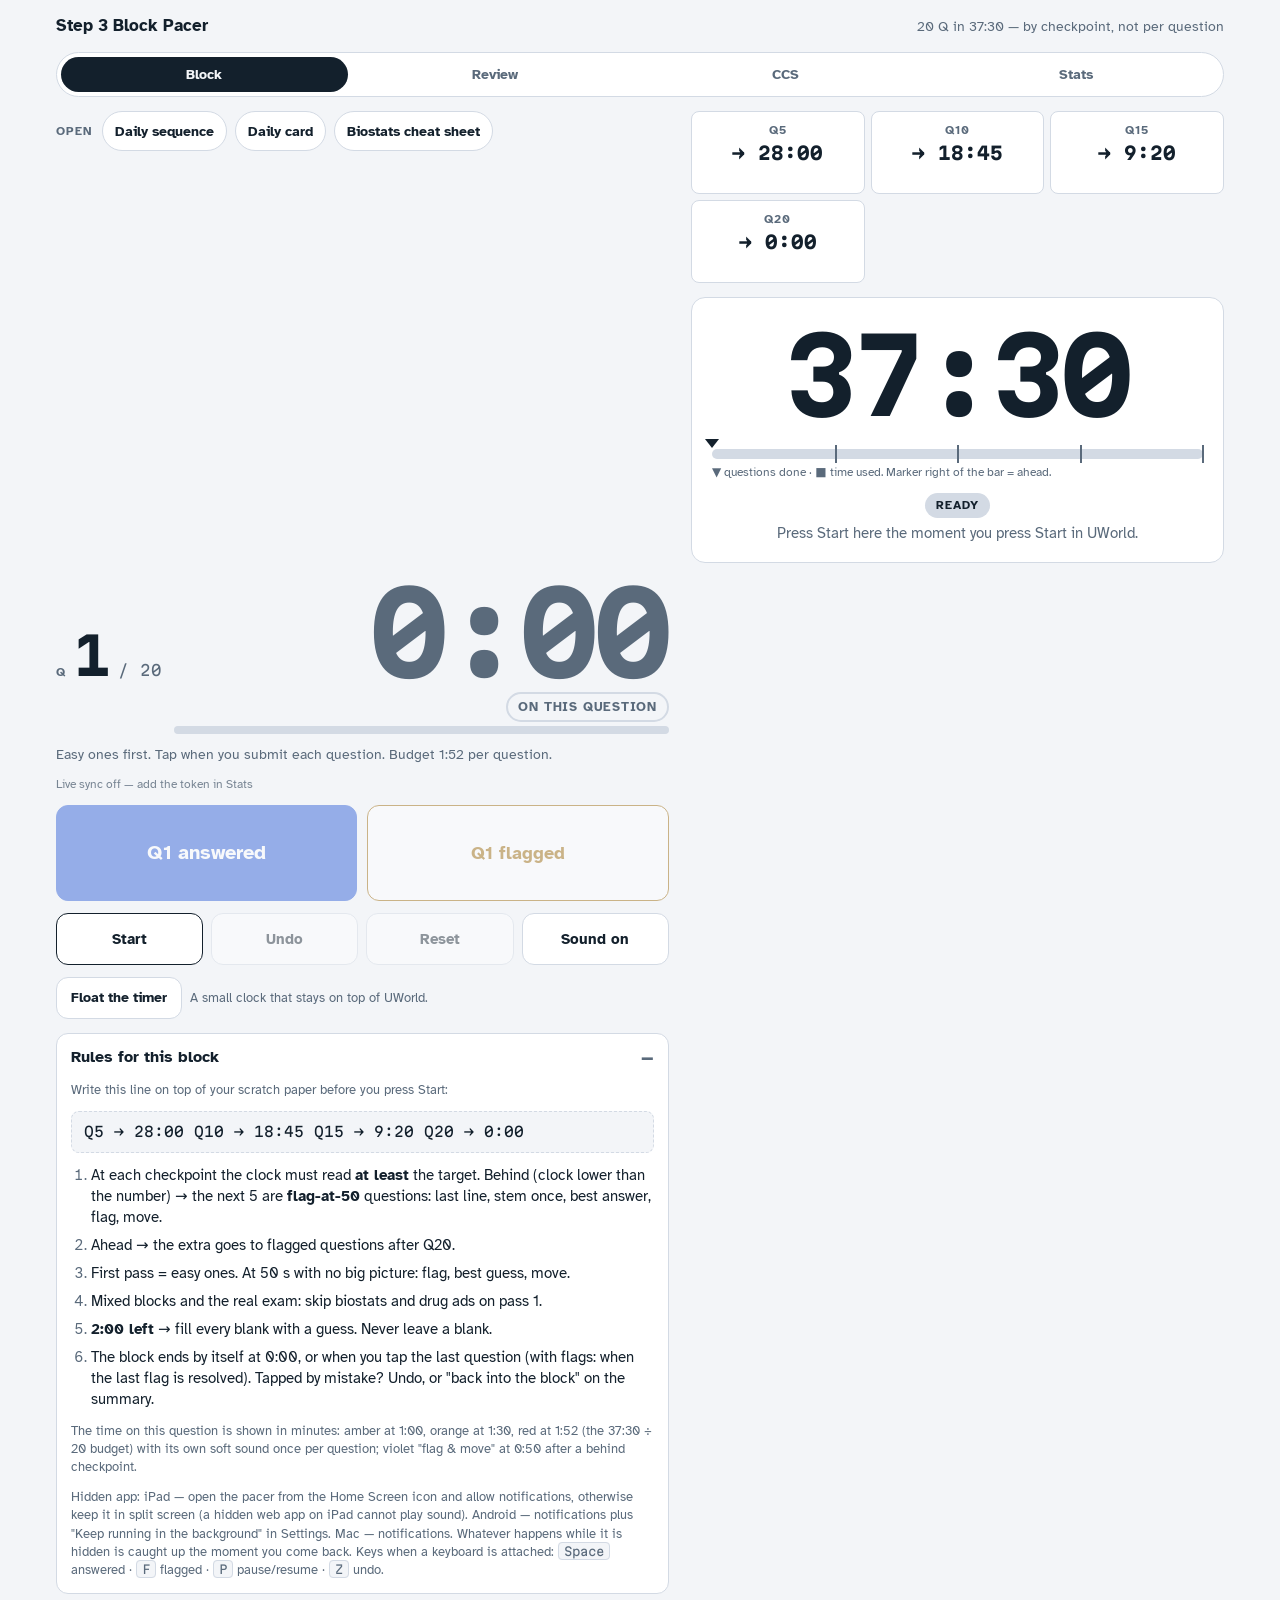
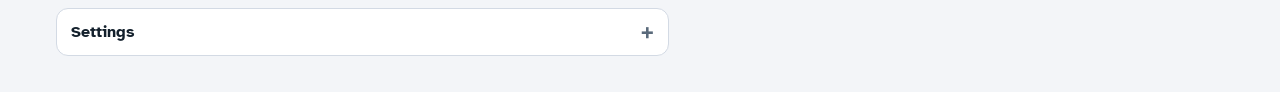
==== commit 1683a3a5: "Big m:ss question timer with 1:52 sound, no-tap count-up CCS screen, live sync of a running block/re" ====
--- a/index.html
+++ b/index.html
@@ -42,27 +42,36 @@
 .mode{display:grid;gap:5px;justify-items:center}
 .modeText{max-width:42ch}
 
-.qcard{display:grid;gap:12px}
+.qcard{display:grid;gap:12px;container-type:inline-size}
 .qrow{display:flex;justify-content:space-between;align-items:center;gap:12px}
 .qnum{display:flex;align-items:baseline;gap:8px;flex:0 0 auto}
 .qlabel{font-size:12px;text-transform:uppercase;letter-spacing:.08em;color:var(--muted);font-weight:700}
 .qbig{font-family:var(--font-num);font-weight:700;font-size:40px;line-height:1;font-variant-numeric:tabular-nums}
 .qof{font-family:var(--font-num);color:var(--muted);font-size:15px}
-.qcue{flex:1 1 auto;min-width:0;font-size:14px;color:var(--muted);line-height:1.3}
+.qcue{min-width:0;font-size:14px;color:var(--muted);line-height:1.3;margin:0}
 .qcue.over{color:var(--crit);font-weight:700}
-.qtimer{position:relative;width:62px;height:62px;flex:0 0 auto}
-.qtimer svg{width:100%;height:100%;transform:rotate(-90deg)}
-.qtimer .track{fill:none;stroke:var(--line);stroke-width:6}
-.qtimer .arc{fill:none;stroke:var(--accent);stroke-width:6;stroke-linecap:round;stroke-dasharray:163.36;stroke-dashoffset:163.36}
-.qtimer .qsec{position:absolute;inset:0;display:grid;place-items:center;font-family:var(--font-num);font-weight:700;font-size:15px;font-variant-numeric:tabular-nums}
-.qtimer[data-over="1"] .arc{stroke:var(--crit)} .qtimer[data-over="1"] .qsec{color:var(--crit)}
-.qtimer[data-over="0"].near .arc{stroke:var(--warn)}
+/* time on this question: big, m:ss, one color + one word per stage so the color is never the only signal */
+.qtimer{display:grid;justify-items:end;gap:4px;flex:1 1 auto;min-width:0;user-select:none;-webkit-user-select:none}
+.qtime{font-family:var(--font-num);font-weight:700;font-size:clamp(44px,19cqi,112px);line-height:1;letter-spacing:-.03em;font-variant-numeric:tabular-nums;white-space:nowrap;color:var(--fg)}
+.qstage{font-size:13px;font-weight:700;letter-spacing:.06em;text-transform:uppercase;padding:4px 10px;border-radius:999px;border:2px solid var(--line);color:var(--muted);white-space:nowrap}
+.qtimer[data-stage="idle"] .qtime{color:var(--muted)}
+.qtimer[data-stage="warn1"] .qtime{color:var(--warn)} .qtimer[data-stage="warn1"] .qstage{border-color:var(--warn);color:var(--warn);background:var(--warn-bg)}
+.qtimer[data-stage="warn2"] .qtime{color:var(--g)} .qtimer[data-stage="warn2"] .qstage{border-color:var(--g);color:var(--g)}
+.qtimer[data-stage="flag"] .qtime{color:var(--t)} .qtimer[data-stage="flag"] .qstage{background:var(--t);border-color:var(--t);color:#fff}
+.qtimer[data-stage="over"] .qtime{color:var(--crit)} .qtimer[data-stage="over"] .qstage{background:var(--crit);border-color:var(--crit);color:var(--on-crit)}
+@media (prefers-reduced-motion: no-preference){
+  .qtimer[data-stage="over"] .qtime{animation:qpulse 1s ease-in-out infinite alternate}
+  @keyframes qpulse{from{opacity:1}to{opacity:.6}}
+}
+.qbar{width:100%;height:8px;border-radius:4px;background:var(--line);position:relative;overflow:hidden}
+.qbar i{position:absolute;inset:0 auto 0 0;width:0;background:var(--accent);border-radius:4px}
+.qtimer[data-stage="warn1"] .qbar i{background:var(--warn)} .qtimer[data-stage="warn2"] .qbar i{background:var(--g)}
+.qtimer[data-stage="flag"] .qbar i{background:var(--t)} .qtimer[data-stage="over"] .qbar i{background:var(--crit)}
 .summary .form{margin-top:4px}
 @media (min-width:820px) and (min-height:520px){
   .clockcard{padding:22px 20px 18px}
   .rail li{padding:10px 8px 9px}
   .qbig{font-size:52px}
-  .qtimer{width:72px;height:72px}
 }
 </style>
 </head>
@@ -110,12 +119,14 @@
           <span class="qbig" id="qnum">1</span>
           <span class="qof" id="qof">/ 20</span>
         </div>
-        <div class="qcue" id="qcue">Easy ones first. Tap when you submit each question.</div>
-        <div class="qtimer" id="qtimer" data-over="0" aria-label="Seconds on this question">
-          <svg viewBox="0 0 60 60" aria-hidden="true"><circle class="track" cx="30" cy="30" r="26"/><circle class="arc" id="arc" cx="30" cy="30" r="26"/></svg>
-          <span class="qsec" id="qsec">0</span>
+        <div class="qtimer" id="qtimer" data-stage="idle" aria-label="Time on this question" aria-live="off">
+          <div class="qtime" id="qtime">0:00</div>
+          <div class="qstage" id="qstage">on this question</div>
+          <div class="qbar" aria-hidden="true"><i id="qbarFill"></i></div>
         </div>
       </div>
+      <p class="qcue" id="qcue">Easy ones first. Tap when you submit each question.</p>
+      <p class="livestatus" id="liveStatus"></p>
       <div class="actions">
         <button class="primary" id="btnDone" type="button" disabled>Q1 answered</button>
         <button class="secondary" id="btnFlag" type="button" disabled>Q1 flagged</button>
@@ -126,6 +137,7 @@
         <button id="btnReset" type="button" disabled>Reset</button>
         <button id="btnSound" type="button" aria-pressed="true">Sound on</button>
       </div>
+      <div class="formrow" id="pipRow" hidden><button id="btnPip" type="button" class="small">Float the timer</button><span class="note">A small clock that stays on top of UWorld.</span></div>
     </section>
 
     <section class="summary" id="summary" hidden>
@@ -160,7 +172,8 @@
           <li><b>2:00 left</b> → fill every blank with a guess. Never leave a blank.</li>
           <li>The block ends by itself at 0:00, or when you tap the last question (with flags: when the last flag is resolved). Tapped by mistake? Undo, or "back into the block" on the summary.</li>
         </ol>
-        <p class="note">Keep this app visible beside UWorld (split screen) so the chimes can fire; a hidden app is paused by the phone. Keys when a keyboard is attached: <kbd>Space</kbd> answered · <kbd>F</kbd> flagged · <kbd>P</kbd> pause/resume · <kbd>Z</kbd> undo.</p>
+        <p class="note">The time on this question is shown in minutes: amber at 1:00, orange at 1:30, red at 1:52 (the 37:30 ÷ 20 budget) with its own soft sound once per question; violet "flag &amp; move" at 0:50 after a behind checkpoint.</p>
+        <p class="note">Hidden app: iPad — open the pacer from the Home Screen icon and allow notifications, otherwise keep it in split screen (a hidden web app on iPad cannot play sound). Android — notifications plus "Keep running in the background" in Settings. Mac — notifications. Whatever happens while it is hidden is caught up the moment you come back. Keys when a keyboard is attached: <kbd>Space</kbd> answered · <kbd>F</kbd> flagged · <kbd>P</kbd> pause/resume · <kbd>Z</kbd> undo.</p>
       </div>
     </details>
 
@@ -190,6 +203,8 @@
             <span class="note" id="settingsMsg"></span>
           </div>
         </fieldset>
+        <div class="rowhead"><h2>Background &amp; sound</h2><span class="meta">Shared by all pacer pages</span></div>
+        <div id="bgSettings"></div>
         <p class="note" id="settingsLock" hidden>Settings unlock when the block is reset or finished.</p>
         <p class="note" id="installNote" hidden>To install: iPad Safari → Share → Add to Home Screen. Galaxy Fold → browser menu → Install app. Mac → Safari File → Add to Dock, or Chrome's install button.</p>
       </div>
@@ -220,9 +235,18 @@
 
 function freshRun() {
   return { phase: "idle", sid: "", startAt: 0, pausedAt: 0, pausedTotal: 0, q: 1, qStartEl: 0, taps: [], cps: {},
-    mode: "first", flagged: 0, reviewLeft: 0, fillFired: false, chimed: false, endEl: 0, verdict: null, label: "", correct: null, endedBy: "" };
+    mode: "first", flagged: 0, reviewLeft: 0, fillFired: false, chimed: false, budgetChimed: false, endQuiet: false, endEl: 0, verdict: null, label: "", correct: null, endedBy: "", updatedAt: 0 };
 }
 function qs() { return checkpointQs(S.nQ, S.every); }
+function budgetSec() { return Math.floor(S.blockSec / S.nQ); }   // 37:30 ÷ 20 = 112.5 s → 1:52 per question
+function stageOf(qEl) {                              // [stage, label] for the time on this question
+  const b = budgetSec(), w1 = Math.min(60, b * 0.55), w2 = Math.min(90, b * 0.8);
+  if (qEl >= b) return ["over", fmt(b) + " · over budget · move"];
+  if (R.mode === "flag50" && qEl >= S.flagSec) return ["flag", "flag & move"];
+  if (qEl >= w2) return ["warn2", fmt(w2) + " · commit"];
+  if (qEl >= w1) return ["warn1", fmt(w1) + " · decide"];
+  return ["calm", "on this question"];
+}
 
 /* ---------- storage ---------- */
 function loadSettings() {
@@ -232,7 +256,7 @@
   P.setSound(S.sound);
 }
 function saveSettings() { P.writeJSON(LS_S, S); }
-function persistRun() { P.writeJSON(LS_R, R); }
+function persistRun() { R.updatedAt = Date.now(); P.writeJSON(LS_R, R); P.live.touch(); }
 function loadRun() {
   const p = P.readJSON(LS_R, null);
   if (!p || (p.phase !== "running" && p.phase !== "paused" && p.phase !== "done")) return;
@@ -253,10 +277,10 @@
 function startPause() {
   if (R.phase === "idle") {
     R = freshRun(); R.phase = "running"; R.startAt = Date.now(); R.sid = P.newId();
-    P.audioInit(); P.sfx("start"); P.keepAwake();
+    P.audioInit(); P.sfx("start"); P.keepAwake(); P.bg.runStart("block running");
     $("rulesFold").open = false;
   } else if (R.phase === "paused") {
-    R.pausedTotal += Date.now() - R.pausedAt; R.pausedAt = 0; R.phase = "running"; P.keepAwake();
+    R.pausedTotal += Date.now() - R.pausedAt; R.pausedAt = 0; R.phase = "running"; P.keepAwake(); P.bg.runStart("block running");
   } else if (R.phase === "running") {
     R.phase = "paused"; R.pausedAt = Date.now();
   } else if (R.phase === "done") {
@@ -284,7 +308,7 @@
     if (q >= S.nQ) { R.mode = "review"; R.reviewLeft = R.flagged; P.sfx(rem > 0 ? "ahead" : "behind"); }
     else { R.mode = v.delta < 0 ? "flag50" : "first"; P.sfx(v.kind); P.vibrate(v.kind === "behind" ? [150, 80, 150, 80, 150] : [80]); }
   }
-  R.chimed = false;
+  R.chimed = false; R.budgetChimed = false;
   if (q < S.nQ) { R.q = q + 1; R.qStartEl = el; } else { R.q = S.nQ + 1; }
   if (q >= S.nQ && (R.flagged === 0 || S.endAtLast)) { finishBlock(el, "last"); return; }
   persistRun(); render();
@@ -300,13 +324,14 @@
   R.qStartEl = R.taps.length ? R.taps[R.taps.length - 1].el : 0;
   let mode = "first";
   for (const cq of qs()) if (cq < t.q && R.cps[cq]) mode = R.cps[cq].delta < 0 ? "flag50" : "first";
-  R.mode = mode; R.reviewLeft = 0; R.verdict = null; R.chimed = false;
+  R.mode = mode; R.reviewLeft = 0; R.verdict = null; R.chimed = false; R.budgetChimed = false;
   persistRun(); render();
 }
 function finishBlock(endEl, by) {
   R.endEl = endEl; R.phase = "done"; R.verdict = null; R.endedBy = by || "me";
-  P.sfx("end"); P.releaseWake();
-  saveBlockSession(); persistRun(); render();
+  if (!R.endQuiet) P.sfx("end"); R.endQuiet = false;
+  P.releaseWake(); P.bg.runEnd();
+  saveBlockSession(); persistRun(); P.live.clear(); render();
 }
 function endBlock() { if (R.phase === "idle" || R.phase === "done") return; finishBlock(elapsedMs(), "me"); }
 function reopenBlock() { // the block ended on a tap you didn't mean; the clock never stopped
@@ -318,7 +343,7 @@
   P.keepAwake(); persistRun(); render();
 }
 function reset() {
-  if (resetArmed && Date.now() - resetArmed < 3500) { resetArmed = 0; R = freshRun(); P.releaseWake(); persistRun(); render(); return; }
+  if (resetArmed && Date.now() - resetArmed < 3500) { resetArmed = 0; R = freshRun(); P.releaseWake(); P.bg.runEnd(); persistRun(); render(); return; }
   resetArmed = Date.now(); render();
   setTimeout(() => { if (resetArmed && Date.now() - resetArmed >= 3500) { resetArmed = 0; render(); } }, 3600);
 }
@@ -349,9 +374,27 @@
       if (R.mode === "flag50" || S.chimeEvery) { P.sfx("flag"); P.vibrate([120, 60, 120]); }
       persistRun();
     }
+    if (R.mode !== "review" && !R.budgetChimed && (el - R.qStartEl) / 1000 >= budgetSec()) {
+      R.budgetChimed = true; P.sfx("budget"); P.vibrate([90, 60, 90]); persistRun();   // 1:52: once per question, soft
+    }
     if (rem <= 0) { P.vibrate([600]); finishBlock(S.blockSec * 1000, "clock"); return; }
   }
   render();
+}
+/* Every time-based event of the running block, in block seconds. Used for the catch-up after the page was hidden
+   and for the notifications scheduled while it is hidden. mark() = "already chimed", so tick() stays quiet. */
+function events() {
+  if (R.phase !== "running") return [];
+  const out = [], budget = budgetSec();
+  if (R.mode !== "review") {
+    const q = Math.min(R.q, S.nQ);
+    if (R.mode === "flag50" || S.chimeEvery) out.push({ el: R.qStartEl / 1000 + S.flagSec, tag: "flag" + q, title: "Q" + q + ": " + S.flagSec + " s — flag & move", sfx: "flag", fired: () => R.chimed, mark: () => { R.chimed = true; } });
+    out.push({ el: R.qStartEl / 1000 + budget, tag: "budget" + q, title: "Q" + q + ": " + fmt(budget) + " budget passed", body: "Best answer, move on.", sfx: "budget", fired: () => R.budgetChimed, mark: () => { R.budgetChimed = true; } });
+    qs().forEach((cq, i) => { if (cq >= R.q && cq < S.nQ) out.push({ el: S.blockSec - (S.targets[i] || 0), tag: "cp" + cq, title: "Q" + cq + " target passed (clock " + fmt(S.targets[i] || 0) + ")", body: "Tap the checkpoint when Q" + cq + " is in." }); });
+  }
+  out.push({ el: S.blockSec - S.fillSec, tag: "fill", title: fmt(S.fillSec) + " left — fill every blank", body: "Never leave a blank.", sfx: "fill", important: true, fired: () => R.fillFired, mark: () => { R.fillFired = true; } });
+  out.push({ el: S.blockSec, tag: "end", title: "Block over — 0:00", body: "Come back to the pacer for the summary.", sfx: "end", important: true, mark: () => { R.endQuiet = true; } });
+  return out.sort((a, b) => a.el - b.el);
 }
 
 /* ---------- render ---------- */
@@ -427,20 +470,22 @@
     else { cd.textContent = ""; if (live && !inReview && q === nextCp) li.classList.add("current"); }
   });
 
-  const qnum = $("qnum"), qcue = $("qcue"), qt = $("qtimer"), qsec = $("qsec"), arc = $("arc"), C = 163.36;
+  const qnum = $("qnum"), qcue = $("qcue"), qt = $("qtimer"), qtime = $("qtime"), qstage = $("qstage"), qbar = $("qbarFill");
   if (inReview || R.phase === "done") {
     qnum.textContent = inReview && R.phase !== "done" ? "✓" : String(Math.min(S.nQ, R.taps.length));
-    arc.style.strokeDashoffset = C; qsec.textContent = "—"; qt.dataset.over = "0"; qt.classList.remove("near");
+    qtime.textContent = R.phase === "done" ? "—" : fmt(rem); qstage.textContent = R.phase === "done" ? "finished" : "for the flags"; qt.dataset.stage = "idle"; qbar.style.width = "0%";
     qcue.className = "qcue"; qcue.textContent = R.phase === "done" ? "Block finished." : "Each tap = one flagged question resolved.";
   } else {
     qnum.textContent = String(R.q);
-    const qEl = live ? Math.max(0, (el - R.qStartEl) / 1000) : 0, frac = Math.min(1, qEl / S.flagSec);
-    arc.style.strokeDashoffset = C * (1 - frac);
-    qsec.textContent = qEl < 100 ? String(Math.floor(qEl)) : fmt(qEl);
-    const over = qEl >= S.flagSec;
-    qt.dataset.over = over ? "1" : "0"; qt.classList.toggle("near", !over && qEl >= S.flagSec * 0.7);
-    qcue.className = "qcue" + (over ? " over" : "");
-    if (!live) qcue.textContent = "Easy ones first. Tap when you submit each question.";
+    const qEl = live ? Math.max(0, (el - R.qStartEl) / 1000) : 0, budget = budgetSec();
+    const st = live ? stageOf(qEl) : ["idle", "on this question"];
+    qtime.textContent = fmt(Math.floor(qEl));
+    qstage.textContent = st[1]; qt.dataset.stage = R.phase === "paused" ? "idle" : st[0];
+    qbar.style.width = Math.min(100, qEl / budget * 100) + "%";
+    const over = qEl >= S.flagSec && (R.mode === "flag50" || S.chimeEvery);
+    qcue.className = "qcue" + (st[0] === "over" || st[0] === "flag" ? " over" : "");
+    if (!live) qcue.textContent = "Easy ones first. Tap when you submit each question. Budget " + fmt(budget) + " per question.";
+    else if (st[0] === "over") qcue.textContent = "Over " + fmt(budget) + ". Best answer, move. Flags get the banked time after Q" + S.nQ + ".";
     else if (over) qcue.textContent = R.mode === "flag50" ? S.flagSec + " s — flag, best answer, move." : S.flagSec + " s. No big picture? Flag, best guess, move.";
     else qcue.textContent = R.mode === "flag50" ? "Skim mode. Flag at " + S.flagSec + " s, no exceptions." : "Tap when you submit this question.";
   }
@@ -547,7 +592,35 @@
     else if (e.key === "p" || e.key === "P") startPause();
     else if (e.key === "z" || e.key === "Z") undo();
   });
+  /* background layers: catch-up on return, notifications while hidden, keep-alive, floating timer */
+  P.bg.bind({
+    type: "block", running: () => R.phase === "running", events: events,
+    elapsedAt: ts => elapsedMs(ts) / 1000, epochOf: el => R.startAt + R.pausedTotal + el * 1000,
+    label: () => "Block · Q" + Math.min(R.q, S.nQ) + " of " + S.nQ,
+    after: () => { persistRun(); render(); }
+  });
   document.addEventListener("visibilitychange", () => { if (document.visibilityState === "visible") { if (R.phase === "running") P.keepAwake(); tick(); } });
+  P.renderBgSettings($("bgSettings"));
+  if (P.pipSupported()) {
+    $("pipRow").hidden = false;
+    $("btnPip").addEventListener("click", async () => {
+      if (P.pipActive()) { await P.pipStop(); $("btnPip").textContent = "Float the timer"; return; }
+      const ok = await P.pipStart(() => {
+        const now = Date.now(), el = elapsedMs(now), rem = Math.max(0, S.blockSec - el / 1000);
+        const qEl = R.phase === "running" || R.phase === "paused" ? Math.max(0, (el - R.qStartEl) / 1000) : 0, st = R.phase === "running" ? stageOf(qEl) : ["idle", ""];
+        const col = { warn1: "#E0A000", warn2: "#D07E35", flag: "#9D6FE0", over: "#FF6B70" }[st[0]];
+        return { clock: R.phase === "idle" ? fmt(S.blockSec) : R.mode === "review" ? fmt(Math.ceil(rem)) : fmt(Math.floor(qEl)), label: R.phase === "idle" ? "Block pacer" : R.mode === "review" ? "flags · " + fmt(Math.ceil(rem)) + " left" : "Q" + Math.min(R.q, S.nQ) + " · " + st[1] + " · " + fmt(Math.ceil(rem)) + " left", color: col };
+      });
+      $("btnPip").textContent = ok ? "Stop floating" : "Float the timer";
+    });
+  }
+  /* live sync: pick up a block started on another device */
+  P.live.bind({
+    type: "block", noun: "block", statusEl: $("liveStatus"), get: () => R, idOf: s => s && s.sid,
+    active: () => R.phase === "running" || R.phase === "paused",
+    apply: state => { R = Object.assign(freshRun(), state); resetArmed = 0; summaryRenderedFor = ""; P.writeJSON(LS_R, R); if (R.phase === "running") { P.keepAwake(); P.bg.runStart("block running"); } render(); }
+  });
+  if (R.phase === "running") P.bg.runStart("block running");
   $("installNote").hidden = P.standalone();
   setInterval(tick, 250);
   render();
--- a/shared.css
+++ b/shared.css
@@ -135,6 +135,18 @@
 .stats b{font-family:var(--font-num)}
 .summary button{justify-self:start;min-height:42px;padding:9px 14px}
 
+/* notices: one-line banners pinned under the status bar (live sync pick-up, catch-up after being hidden) */
+.pnotices{position:fixed;left:0;right:0;top:env(safe-area-inset-top,0px);z-index:50;display:grid;gap:6px;padding:8px max(12px,env(safe-area-inset-right,0px)) 0 max(12px,env(safe-area-inset-left,0px));pointer-events:none}
+.pnotice{pointer-events:auto;display:flex;gap:10px;align-items:center;justify-content:space-between;margin-inline:auto;max-width:600px;width:100%;border-radius:10px;padding:10px 12px;font-weight:700;font-size:15px;line-height:1.3;background:var(--fg);color:var(--bg);box-shadow:0 6px 20px rgba(0,0,0,.25)}
+.pnotice.good{background:var(--good);color:var(--on-good)} .pnotice.warn{background:var(--warn);color:var(--on-warn)}
+.pnotice button{min-height:32px;padding:2px 10px;font-size:18px;line-height:1;border-radius:8px;background:transparent;color:inherit;border-color:currentColor;opacity:.8}
+.livestatus{margin:0;font-size:12px;color:var(--muted);font-variant-numeric:tabular-nums}
+.livestatus.bad{color:var(--crit)} .livestatus.off{opacity:.8}
+.bgset{display:grid;gap:10px}
+.bgset label:not(.check){display:grid;gap:4px;font-size:13px;color:var(--muted);font-weight:700}
+.bgset select{font:inherit;font-size:15px;padding:9px 10px;border-radius:8px;border:1px solid var(--line);background:var(--bg);color:var(--fg);max-width:260px}
+.note.ok{color:var(--good)} .note.bad{color:var(--crit)}
+
 /* wide screens: iPad Pro 13", the Fold opened, iMac / Mac mini windows. Split view stays one column. */
 @media (min-width:820px) and (min-height:520px){
   .wrap{max-width:1200px;grid-template-columns:minmax(0,1.15fr) minmax(0,1fr);column-gap:22px;align-items:start}
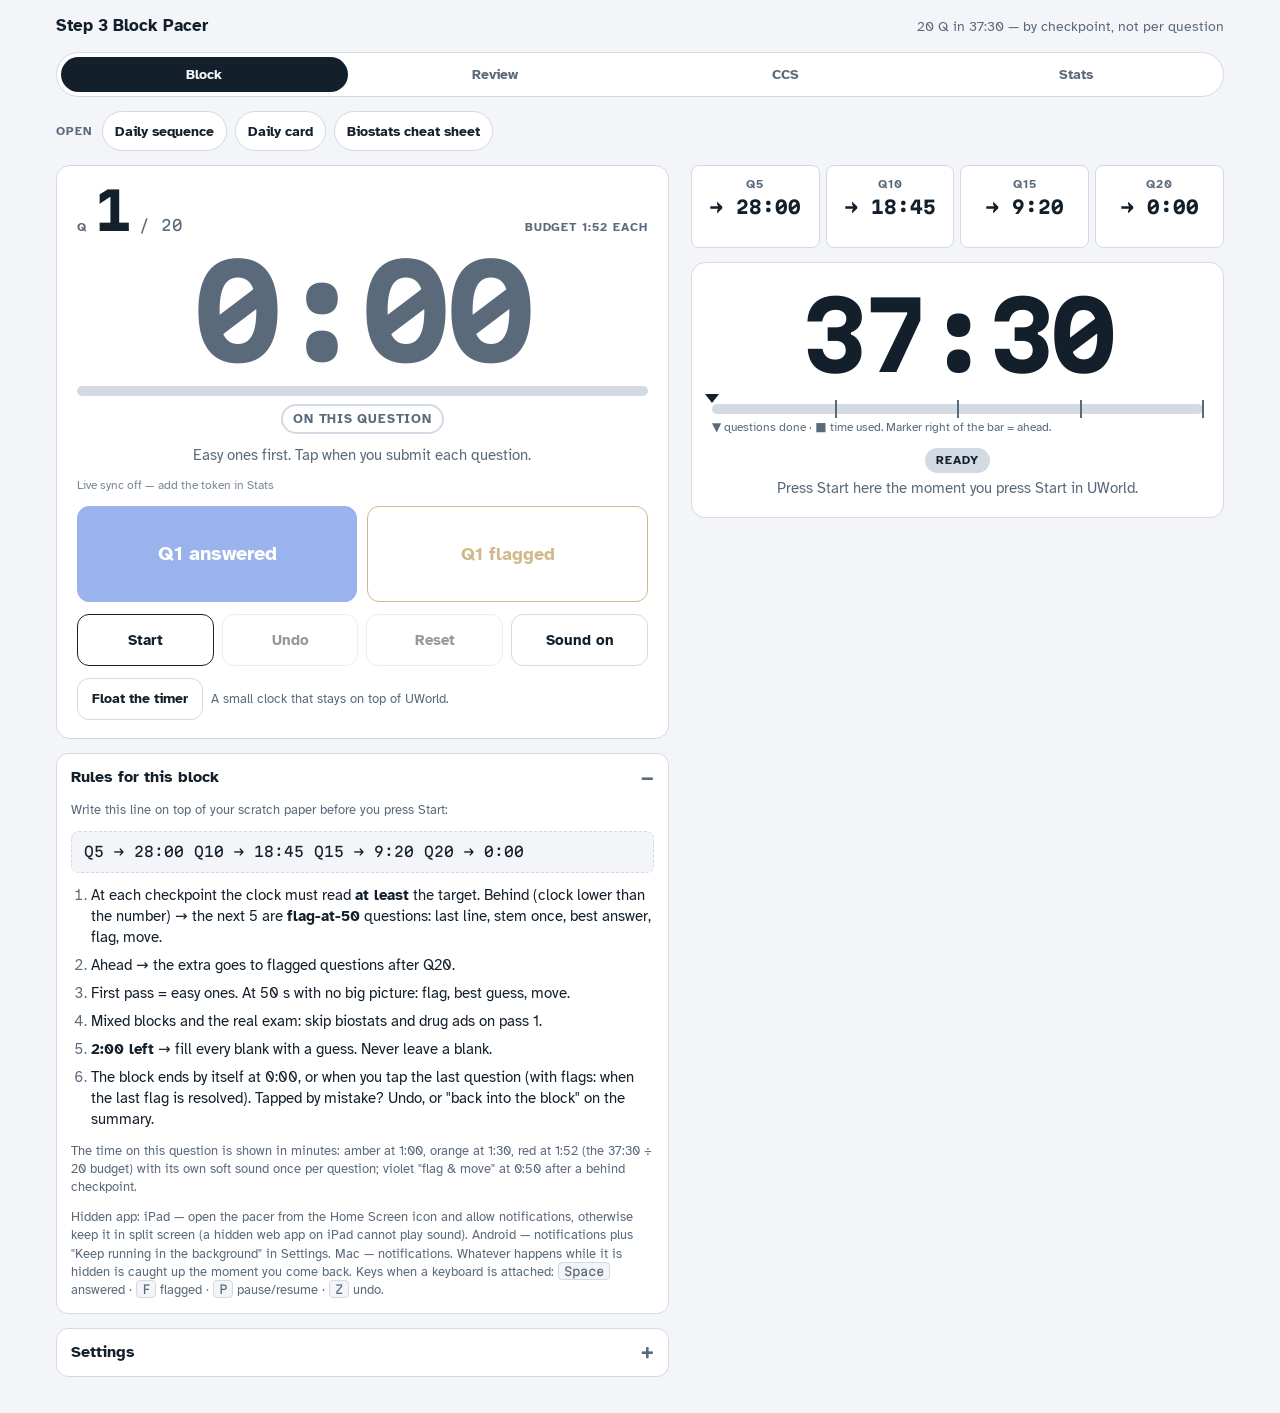
==== commit 101ac39f: "Block page: question card top-left under the shortcuts, block clock to its right; sw v12 The shortcu" ====
--- a/index.html
+++ b/index.html
@@ -42,17 +42,20 @@
 .mode{display:grid;gap:5px;justify-items:center}
 .modeText{max-width:42ch}
 
-.qcard{display:grid;gap:12px;container-type:inline-size}
-.qrow{display:flex;justify-content:space-between;align-items:center;gap:12px}
+/* The question card: the same shape as the clock card (big number → bar → pill → one line), so the eye
+   reads both the same way. Q number top-left, time on this question centered and big. */
+.qcard{display:grid;gap:12px;container-type:inline-size;background:var(--surface);border:1px solid var(--line);border-radius:14px;padding:14px 16px 14px}
+.qrow{display:flex;justify-content:space-between;align-items:baseline;gap:12px}
 .qnum{display:flex;align-items:baseline;gap:8px;flex:0 0 auto}
 .qlabel{font-size:12px;text-transform:uppercase;letter-spacing:.08em;color:var(--muted);font-weight:700}
 .qbig{font-family:var(--font-num);font-weight:700;font-size:40px;line-height:1;font-variant-numeric:tabular-nums}
 .qof{font-family:var(--font-num);color:var(--muted);font-size:15px}
-.qcue{min-width:0;font-size:14px;color:var(--muted);line-height:1.3;margin:0}
+.qhint{font-size:12px;letter-spacing:.08em;text-transform:uppercase;color:var(--muted);font-weight:700;white-space:nowrap}
+.qcue{min-width:0;font-size:15px;color:var(--muted);line-height:1.3;margin:0;text-align:center;text-wrap:balance}
 .qcue.over{color:var(--crit);font-weight:700}
 /* time on this question: big, m:ss, one color + one word per stage so the color is never the only signal */
-.qtimer{display:grid;justify-items:end;gap:4px;flex:1 1 auto;min-width:0;user-select:none;-webkit-user-select:none}
-.qtime{font-family:var(--font-num);font-weight:700;font-size:clamp(44px,19cqi,112px);line-height:1;letter-spacing:-.03em;font-variant-numeric:tabular-nums;white-space:nowrap;color:var(--fg)}
+.qtimer{display:grid;justify-items:center;gap:8px;min-width:0;user-select:none;-webkit-user-select:none}
+.qtime{font-family:var(--font-num);font-weight:700;font-size:clamp(56px,22cqi,132px);line-height:1;letter-spacing:-.03em;font-variant-numeric:tabular-nums;white-space:nowrap;color:var(--fg)}
 .qstage{font-size:13px;font-weight:700;letter-spacing:.06em;text-transform:uppercase;padding:4px 10px;border-radius:999px;border:2px solid var(--line);color:var(--muted);white-space:nowrap}
 .qtimer[data-stage="idle"] .qtime{color:var(--muted)}
 .qtimer[data-stage="warn1"] .qtime{color:var(--warn)} .qtimer[data-stage="warn1"] .qstage{border-color:var(--warn);color:var(--warn);background:var(--warn-bg)}
@@ -63,14 +66,21 @@
   .qtimer[data-stage="over"] .qtime{animation:qpulse 1s ease-in-out infinite alternate}
   @keyframes qpulse{from{opacity:1}to{opacity:.6}}
 }
-.qbar{width:100%;height:8px;border-radius:4px;background:var(--line);position:relative;overflow:hidden}
-.qbar i{position:absolute;inset:0 auto 0 0;width:0;background:var(--accent);border-radius:4px}
+.qbar{width:100%;height:10px;border-radius:5px;background:var(--line);position:relative;overflow:hidden;margin-top:4px}
+.qbar i{position:absolute;inset:0 auto 0 0;width:0;background:var(--accent);border-radius:5px}
 .qtimer[data-stage="warn1"] .qbar i{background:var(--warn)} .qtimer[data-stage="warn2"] .qbar i{background:var(--g)}
 .qtimer[data-stage="flag"] .qbar i{background:var(--t)} .qtimer[data-stage="over"] .qbar i{background:var(--crit)}
 .summary .form{margin-top:4px}
+/* Wide screens: the question card (what you tap and watch) top-left under the shortcuts, the block clock and
+   checkpoints to its right. Rows 1–3 are the title, the page switcher and the shortcuts. */
 @media (min-width:820px) and (min-height:520px){
+  .colR{grid-column:1;grid-row:4}
+  .colL{grid-column:2;grid-row:4}
+  .rail{grid-template-columns:repeat(auto-fit,minmax(112px,1fr))}
   .clockcard{padding:22px 20px 18px}
+  .clock{font-size:clamp(48px,19cqi,124px)}
   .rail li{padding:10px 8px 9px}
+  .qcard{padding:18px 20px 18px}
   .qbig{font-size:52px}
 }
 </style>
@@ -119,11 +129,12 @@
           <span class="qbig" id="qnum">1</span>
           <span class="qof" id="qof">/ 20</span>
         </div>
-        <div class="qtimer" id="qtimer" data-stage="idle" aria-label="Time on this question" aria-live="off">
-          <div class="qtime" id="qtime">0:00</div>
-          <div class="qstage" id="qstage">on this question</div>
-          <div class="qbar" aria-hidden="true"><i id="qbarFill"></i></div>
-        </div>
+        <span class="qhint" id="qhint">budget 1:52 each</span>
+      </div>
+      <div class="qtimer" id="qtimer" data-stage="idle" aria-label="Time on this question" aria-live="off">
+        <div class="qtime" id="qtime">0:00</div>
+        <div class="qbar" aria-hidden="true"><i id="qbarFill"></i></div>
+        <div class="qstage" id="qstage">on this question</div>
       </div>
       <p class="qcue" id="qcue">Easy ones first. Tap when you submit each question.</p>
       <p class="livestatus" id="liveStatus"></p>
@@ -412,6 +423,7 @@
   $("tagline").textContent = S.nQ + " Q in " + fmt(S.blockSec) + " — by checkpoint, not per question";
   $("scratch").textContent = list.map((q, i) => "Q" + q + " → " + fmt(S.targets[i] || 0)).join("    ");
   $("qof").textContent = "/ " + S.nQ;
+  $("qhint").textContent = "budget " + fmt(budgetSec()) + " each";
   $("fBlock").value = fmt(S.blockSec); $("fN").value = S.nQ; $("fEvery").value = S.every;
   $("fFlag").value = S.flagSec; $("fFill").value = fmt(S.fillSec);
   $("fTargets").value = S.targets.map(fmt).join(", ");
@@ -484,7 +496,7 @@
     qbar.style.width = Math.min(100, qEl / budget * 100) + "%";
     const over = qEl >= S.flagSec && (R.mode === "flag50" || S.chimeEvery);
     qcue.className = "qcue" + (st[0] === "over" || st[0] === "flag" ? " over" : "");
-    if (!live) qcue.textContent = "Easy ones first. Tap when you submit each question. Budget " + fmt(budget) + " per question.";
+    if (!live) qcue.textContent = "Easy ones first. Tap when you submit each question.";
     else if (st[0] === "over") qcue.textContent = "Over " + fmt(budget) + ". Best answer, move. Flags get the banked time after Q" + S.nQ + ".";
     else if (over) qcue.textContent = R.mode === "flag50" ? S.flagSec + " s — flag, best answer, move." : S.flagSec + " s. No big picture? Flag, best guess, move.";
     else qcue.textContent = R.mode === "flag50" ? "Skim mode. Flag at " + S.flagSec + " s, no exceptions." : "Tap when you submit this question.";
--- a/shared.css
+++ b/shared.css
@@ -150,7 +150,7 @@
 /* wide screens: iPad Pro 13", the Fold opened, iMac / Mac mini windows. Split view stays one column. */
 @media (min-width:820px) and (min-height:520px){
   .wrap{max-width:1200px;grid-template-columns:minmax(0,1.15fr) minmax(0,1fr);column-gap:22px;align-items:start}
-  .top,.pnav,.full{grid-column:1/-1}
+  .top,.pnav,.quicklinks,.full{grid-column:1/-1}
   .colL,.colR{display:grid;gap:14px;min-width:0}
   button.primary,button.secondary{min-height:96px}
   .subactions button{min-height:52px;font-size:15px}
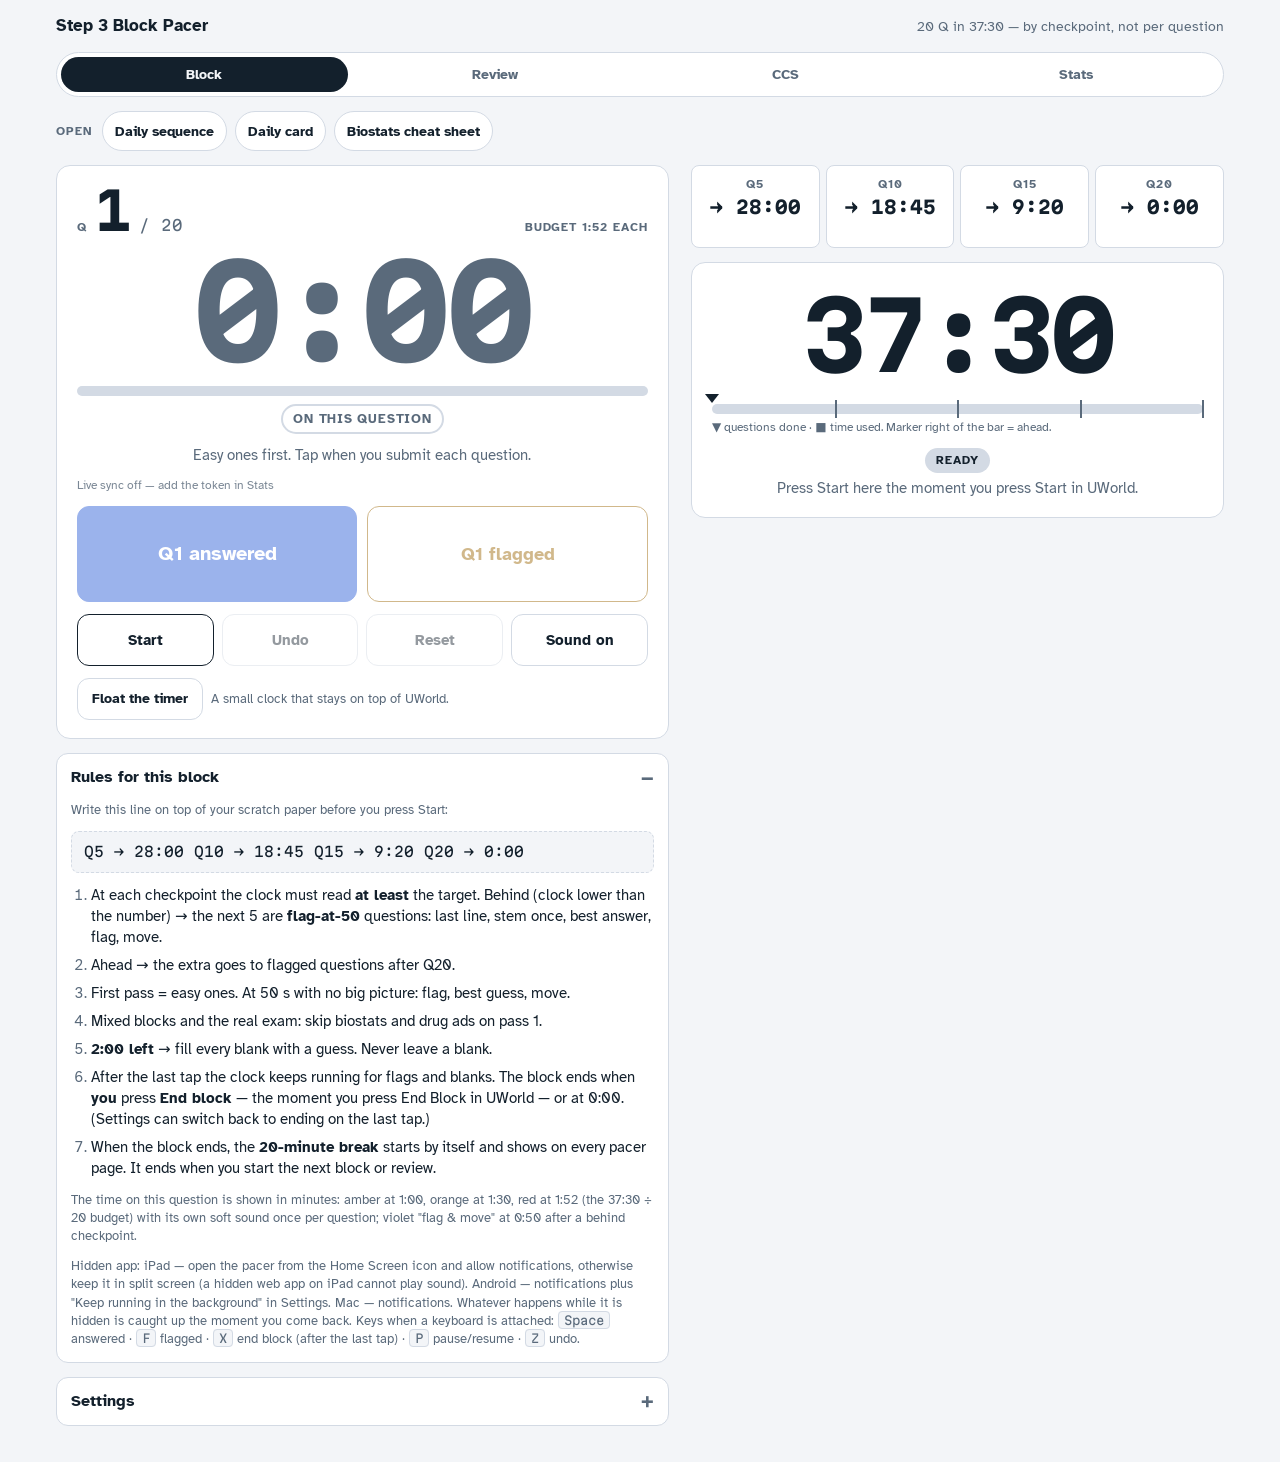
==== commit d8ddd2be: "Review wrong-first order, 60 s per right question, 20/10 breaks, block ends on End only; sw v13 - Re" ====
--- a/index.html
+++ b/index.html
@@ -74,8 +74,9 @@
 /* Wide screens: the question card (what you tap and watch) top-left under the shortcuts, the block clock and
    checkpoints to its right. Rows 1–3 are the title, the page switcher and the shortcuts. */
 @media (min-width:820px) and (min-height:520px){
-  .colR{grid-column:1;grid-row:4}
-  .colL{grid-column:2;grid-row:4}
+  .wrap{grid-auto-flow:row dense}   /* the question column is later in the DOM but sits left; dense packing keeps both columns on the same row, under the break band when it shows */
+  .colR{grid-column:1}
+  .colL{grid-column:2}
   .rail{grid-template-columns:repeat(auto-fit,minmax(112px,1fr))}
   .clockcard{padding:22px 20px 18px}
   .clock{font-size:clamp(48px,19cqi,124px)}
@@ -98,6 +99,7 @@
     <a href="https://claude.ai/artifact/CkBRBNXXbywkG2HdLAcEbe" target="_blank" rel="noopener">Daily card</a>
     <a href="https://claude.ai/artifact/1UrfVMa6zbxTSL6HjHd7sL" target="_blank" rel="noopener">Biostats cheat sheet</a>
   </div>
+  <div id="breakBand" hidden></div>
 
   <div class="colL">
     <ol class="rail" id="rail" aria-label="Checkpoint targets"></ol>
@@ -181,10 +183,11 @@
           <li>First pass = easy ones. At 50 s with no big picture: flag, best guess, move.</li>
           <li>Mixed blocks and the real exam: skip biostats and drug ads on pass 1.</li>
           <li><b>2:00 left</b> → fill every blank with a guess. Never leave a blank.</li>
-          <li>The block ends by itself at 0:00, or when you tap the last question (with flags: when the last flag is resolved). Tapped by mistake? Undo, or "back into the block" on the summary.</li>
+          <li id="ruleEnd">After the last tap the clock keeps running for flags and blanks. The block ends when <b>you</b> press <b>End block</b> — the moment you press End Block in UWorld — or at 0:00. (Settings can switch back to ending on the last tap.)</li>
+          <li>When the block ends, the <b>20-minute break</b> starts by itself and shows on every pacer page. It ends when you start the next block or review.</li>
         </ol>
         <p class="note">The time on this question is shown in minutes: amber at 1:00, orange at 1:30, red at 1:52 (the 37:30 ÷ 20 budget) with its own soft sound once per question; violet "flag &amp; move" at 0:50 after a behind checkpoint.</p>
-        <p class="note">Hidden app: iPad — open the pacer from the Home Screen icon and allow notifications, otherwise keep it in split screen (a hidden web app on iPad cannot play sound). Android — notifications plus "Keep running in the background" in Settings. Mac — notifications. Whatever happens while it is hidden is caught up the moment you come back. Keys when a keyboard is attached: <kbd>Space</kbd> answered · <kbd>F</kbd> flagged · <kbd>P</kbd> pause/resume · <kbd>Z</kbd> undo.</p>
+        <p class="note">Hidden app: iPad — open the pacer from the Home Screen icon and allow notifications, otherwise keep it in split screen (a hidden web app on iPad cannot play sound). Android — notifications plus "Keep running in the background" in Settings. Mac — notifications. Whatever happens while it is hidden is caught up the moment you come back. Keys when a keyboard is attached: <kbd>Space</kbd> answered · <kbd>F</kbd> flagged · <kbd>X</kbd> end block (after the last tap) · <kbd>P</kbd> pause/resume · <kbd>Z</kbd> undo.</p>
       </div>
     </details>
 
@@ -206,7 +209,7 @@
             <label>Fill-every-blank warning (mm:ss)<input type="text" id="fFill" inputmode="numeric" value="2:00"></label>
             <label>Theme<select id="fTheme"><option value="system">Match device</option><option value="light">Light</option><option value="dark">Dark</option></select></label>
             <label class="check wide"><input type="checkbox" id="fChime"> Chime at 50 s on every question (not only when behind)</label>
-            <label class="check wide"><input type="checkbox" id="fEndAtLast"> End the block at the last question even when questions are flagged (otherwise: timed flagged review until the last flag or 0:00)</label>
+            <label class="wide">After the last question is tapped<select id="fEndMode"><option value="manual">Keep running — the block ends when I press End block (after End Block in UWorld) or at 0:00</option><option value="flags">End at the last tap if nothing is flagged, otherwise when the last flag is resolved</option><option value="last">End at the last tap, always</option></select></label>
           </div>
           <div class="formrow">
             <button type="button" id="btnApply">Save settings</button>
@@ -214,6 +217,8 @@
             <span class="note" id="settingsMsg"></span>
           </div>
         </fieldset>
+        <div class="rowhead"><h2>Breaks</h2><span class="meta">Shared by all pacer pages</span></div>
+        <div id="brkSettings"></div>
         <div class="rowhead"><h2>Background &amp; sound</h2><span class="meta">Shared by all pacer pages</span></div>
         <div id="bgSettings"></div>
         <p class="note" id="settingsLock" hidden>Settings unlock when the block is reset or finished.</p>
@@ -228,14 +233,18 @@
 (() => {
 const P = window.Pacer, $ = id => document.getElementById(id), fmt = P.fmt, fmtDelta = P.fmtSigned, parseMS = P.parseMS;
 const LS_S = "step3pacer.settings.v1", LS_R = "step3pacer.run.v1";
-const DEFAULTS = { blockSec: 2250, nQ: 20, every: 5, targets: [1680, 1125, 560, 0], flagSec: 50, fillSec: 120, sound: true, chimeEvery: false, endAtLast: false };
+/* endMode — what happens after the last question is tapped:
+   "manual" (default since Nov 7): the clock keeps running for flags and blanks; the block ends when you press End block
+   (the moment you press End Block in UWorld) or at 0:00. "flags": the old behaviour — end at the last tap if nothing is
+   flagged, otherwise when the last flag is resolved. "last": end at the last tap, always. */
+const DEFAULTS = { blockSec: 2250, nQ: 20, every: 5, targets: [1680, 1125, 560, 0], flagSec: 50, fillSec: 120, sound: true, chimeEvery: false, endMode: "manual", v: 2 };
 const PRESET_TARGETS = { "1.25": [1680, 1125, 560, 0] };
 
 function checkpointQs(nQ, every) { const qs = []; for (let q = every; q < nQ; q += every) qs.push(q); qs.push(nQ); return qs; }
 function evenTargets(blockSec, nQ, every) { return checkpointQs(nQ, every).map(q => Math.floor((blockSec * (1 - q / nQ)) / 5) * 5); }
 function verdictFor(q, nQ, rem, target, nextQ, flagSec, flagged) {
   const delta = rem - target;
-  if (q >= nQ) return { delta, kind: delta < 0 ? "behind" : "ahead", text: "Q" + q + " done at " + fmt(rem) + " — " + flagged + " flagged. Review time starts now." };
+  if (q >= nQ) return { delta, kind: delta < 0 ? "behind" : "ahead", text: "Q" + q + " done at " + fmt(rem) + " — " + flagged + " flagged. Flags and blanks now; End block when UWorld ends." };
   if (delta < 0) return { delta, kind: "behind", text: "Q" + q + " at " + fmt(rem) + " — behind by " + fmt(-delta) + ". Q" + (q + 1) + "–" + nextQ + ": flag at " + flagSec + "." };
   return { delta, kind: "ahead", text: "Q" + q + " at " + fmt(rem) + " — ahead by " + fmt(delta) + ". Banked for flagged review." };
 }
@@ -262,7 +271,13 @@
 /* ---------- storage ---------- */
 function loadSettings() {
   const p = P.readJSON(LS_S, null);
-  if (p && typeof p === "object") S = Object.assign({}, DEFAULTS, p);
+  if (p && typeof p === "object") {
+    S = Object.assign({}, DEFAULTS, p);
+    if (!p.endMode) { S.endMode = p.endAtLast ? "last" : "manual"; }   // settings saved before Nov 7: the checkbox becomes the new select
+    if (!["manual", "flags", "last"].includes(S.endMode)) S.endMode = "manual";
+    delete S.endAtLast; S.v = 2;
+    if (!p.v || p.v < 2) saveSettings();
+  }
   if (!Array.isArray(S.targets) || S.targets.length !== qs().length) S.targets = evenTargets(S.blockSec, S.nQ, S.every);
   P.setSound(S.sound);
 }
@@ -288,7 +303,7 @@
 function startPause() {
   if (R.phase === "idle") {
     R = freshRun(); R.phase = "running"; R.startAt = Date.now(); R.sid = P.newId();
-    P.audioInit(); P.sfx("start"); P.keepAwake(); P.bg.runStart("block running");
+    P.audioInit(); P.sfx("start"); P.keepAwake(); P.bg.runStart("block running"); P.breakStop();
     $("rulesFold").open = false;
   } else if (R.phase === "paused") {
     R.pausedTotal += Date.now() - R.pausedAt; R.pausedAt = 0; R.phase = "running"; P.keepAwake(); P.bg.runStart("block running");
@@ -304,7 +319,7 @@
   const now = Date.now(), el = elapsedMs(now), rem = S.blockSec - el / 1000;
   if (R.mode === "review") {
     if (R.reviewLeft > 0) R.reviewLeft--;
-    if (R.reviewLeft <= 0) { finishBlock(el, "flags"); return; }
+    if (R.reviewLeft <= 0 && S.endMode === "flags") { finishBlock(el, "flags"); return; }   // manual: only End block (or 0:00) ends it
     persistRun(); render(); return;
   }
   const q = R.q;
@@ -321,7 +336,7 @@
   }
   R.chimed = false; R.budgetChimed = false;
   if (q < S.nQ) { R.q = q + 1; R.qStartEl = el; } else { R.q = S.nQ + 1; }
-  if (q >= S.nQ && (R.flagged === 0 || S.endAtLast)) { finishBlock(el, "last"); return; }
+  if (q >= S.nQ && (S.endMode === "last" || (S.endMode === "flags" && R.flagged === 0))) { finishBlock(el, "last"); return; }
   persistRun(); render();
 }
 function undo() {
@@ -342,11 +357,13 @@
   R.endEl = endEl; R.phase = "done"; R.verdict = null; R.endedBy = by || "me";
   if (!R.endQuiet) P.sfx("end"); R.endQuiet = false;
   P.releaseWake(); P.bg.runEnd();
-  saveBlockSession(); persistRun(); P.live.clear(); render();
+  saveBlockSession(); persistRun(); P.live.clear();
+  P.breakStart(P.getBreaks().taskSec, "Break after the block" + (R.label ? " · " + R.label : ""), "block");   // 20:00 by default, shown on every page
+  render();
 }
 function endBlock() { if (R.phase === "idle" || R.phase === "done") return; finishBlock(elapsedMs(), "me"); }
 function reopenBlock() { // the block ended on a tap you didn't mean; the clock never stopped
-  if (R.phase !== "done" || R.endedBy === "clock") return;
+  if (R.phase !== "done" || R.endedBy === "clock" || R.endedBy === "me") return;
   const now = Date.now(), el = now - R.startAt - R.pausedTotal;
   if (el >= S.blockSec * 1000) return;
   R.phase = "running"; R.endEl = 0; R.endedBy = "";
@@ -427,7 +444,7 @@
   $("fBlock").value = fmt(S.blockSec); $("fN").value = S.nQ; $("fEvery").value = S.every;
   $("fFlag").value = S.flagSec; $("fFill").value = fmt(S.fillSec);
   $("fTargets").value = S.targets.map(fmt).join(", ");
-  $("fChime").checked = !!S.chimeEvery; $("fEndAtLast").checked = !!S.endAtLast;
+  $("fChime").checked = !!S.chimeEvery; $("fEndMode").value = S.endMode;
   $("fTheme").value = P.getTheme();
   $("btnSound").textContent = S.sound ? "Sound on" : "Sound off";
   $("btnSound").setAttribute("aria-pressed", S.sound ? "true" : "false");
@@ -462,8 +479,9 @@
   }
   else if (R.phase === "paused") { pill.dataset.kind = "idle"; pill.textContent = "Paused"; mt.textContent = "UWorld's clock does not pause. Resume as soon as you are back."; }
   else if (inReview) {
-    pill.dataset.kind = "review"; pill.textContent = "Review flagged";
-    mt.textContent = R.reviewLeft > 0 ? fmt(rem) + " for " + R.reviewLeft + " flagged — about " + fmt(rem / R.reviewLeft) + " each." : "No flags left. Check every question has an answer.";
+    pill.dataset.kind = "review"; pill.textContent = R.reviewLeft > 0 ? "Review flagged" : "All " + S.nQ + " tapped";
+    mt.textContent = R.reviewLeft > 0 ? fmt(rem) + " for " + R.reviewLeft + " flagged — about " + fmt(rem / R.reviewLeft) + " each." + (S.endMode === "manual" ? " Then End block when you press End Block in UWorld." : "")
+      : (S.endMode === "manual" ? fmt(rem) + " left. Every question has an answer? Press End block the moment you press End Block in UWorld." : "No flags left. Check every question has an answer.");
   } else {
     const seg = segmentOf(R.q), range = "Q" + seg[0] + "–" + seg[1];
     if (R.mode === "flag50") { pill.dataset.kind = "flag50"; pill.textContent = "Flag at " + S.flagSec + " · " + range; mt.textContent = "Last line → stem once → best answer → flag → move."; }
@@ -485,8 +503,9 @@
   const qnum = $("qnum"), qcue = $("qcue"), qt = $("qtimer"), qtime = $("qtime"), qstage = $("qstage"), qbar = $("qbarFill");
   if (inReview || R.phase === "done") {
     qnum.textContent = inReview && R.phase !== "done" ? "✓" : String(Math.min(S.nQ, R.taps.length));
-    qtime.textContent = R.phase === "done" ? "—" : fmt(rem); qstage.textContent = R.phase === "done" ? "finished" : "for the flags"; qt.dataset.stage = "idle"; qbar.style.width = "0%";
-    qcue.className = "qcue"; qcue.textContent = R.phase === "done" ? "Block finished." : "Each tap = one flagged question resolved.";
+    qtime.textContent = R.phase === "done" ? "—" : fmt(rem); qstage.textContent = R.phase === "done" ? "finished" : R.reviewLeft > 0 ? "for the flags" : "left on the clock"; qt.dataset.stage = "idle"; qbar.style.width = "0%";
+    qcue.className = "qcue";
+    qcue.textContent = R.phase === "done" ? "Block finished." : R.reviewLeft > 0 ? "Each tap = one flagged question resolved." : (S.endMode === "manual" ? "Last check in UWorld, then End block." : "No flags left. End block when you are done.");
   } else {
     qnum.textContent = String(R.q);
     const qEl = live ? Math.max(0, (el - R.qStartEl) / 1000) : 0, budget = budgetSec();
@@ -503,9 +522,10 @@
   }
 
   const bd = $("btnDone"), bf = $("btnFlag");
-  bd.disabled = !running; bf.disabled = !running;
-  if (inReview) { bd.textContent = "Flagged Q resolved"; bf.textContent = "End block"; }
+  bd.disabled = !running || (inReview && R.reviewLeft <= 0); bf.disabled = !running;
+  if (inReview) { bd.textContent = R.reviewLeft > 0 ? "Flagged Q resolved (" + R.reviewLeft + " left)" : "No flags left"; bf.textContent = "End block"; }
   else { bd.textContent = "Q" + Math.min(R.q, S.nQ) + " answered"; bf.textContent = "Q" + Math.min(R.q, S.nQ) + " flagged"; }
+  bf.classList.toggle("primary", inReview); bf.classList.toggle("secondary", !inReview);
   $("btnStart").textContent = R.phase === "idle" ? "Start" : R.phase === "running" ? "Pause" : R.phase === "paused" ? "Resume" : "New block";
   $("btnUndo").disabled = !live || (!R.taps.length && !(inReview && R.reviewLeft < R.flagged));
   const br = $("btnReset");
@@ -534,7 +554,7 @@
     "<li><b>" + flagSegs + "</b> segment" + (flagSegs === 1 ? "" : "s") + " in flag-at-" + S.flagSec + "</li>" +
     "<li><b>" + fmt(reviewSec) + "</b> left at Q" + S.nQ + " for flagged review</li>";
   $("sumLabel").value = R.label || ""; $("sumCorrect").value = R.correct != null ? R.correct : "";
-  $("btnReopen").hidden = !(R.endedBy !== "clock" && R.taps.length && (Date.now() - R.startAt - R.pausedTotal) < S.blockSec * 1000);
+  $("btnReopen").hidden = !(R.endedBy !== "clock" && R.endedBy !== "me" && R.taps.length && (Date.now() - R.startAt - R.pausedTotal) < S.blockSec * 1000);
 }
 function summaryText() {
   const list = qs(), lines = ["Step 3 block — " + S.nQ + " Q in " + fmt(S.blockSec) + (R.label ? " · " + R.label : "") + (R.correct != null ? " · " + R.correct + "/" + S.nQ : "")];
@@ -554,7 +574,7 @@
   const list = checkpointQs(nQ, every);
   let targets = raw.some(t => t == null) ? null : raw, msg = "Saved.";
   if (!targets || targets.length !== list.length || targets.some(t => t > block)) { targets = evenTargets(block, nQ, every); msg = "Saved. Targets recalculated for " + list.length + " checkpoints."; }
-  S = Object.assign({}, S, { blockSec: block, nQ: nQ, every: every, targets: targets, flagSec: flagSec, fillSec: fill, chimeEvery: $("fChime").checked, endAtLast: $("fEndAtLast").checked });
+  S = Object.assign({}, S, { blockSec: block, nQ: nQ, every: every, targets: targets, flagSec: flagSec, fillSec: fill, chimeEvery: $("fChime").checked, endMode: $("fEndMode").value || "manual", v: 2 });
   saveSettings(); buildRail(); render(); settingsMsg(msg);
 }
 function recalcTargets() {
@@ -599,8 +619,9 @@
   document.addEventListener("keydown", e => {
     const t = e.target, tag = t && t.tagName;
     if (tag === "INPUT" || tag === "TEXTAREA" || tag === "SELECT" || tag === "BUTTON" || tag === "SUMMARY") return;
-    if (e.code === "Space" || e.code === "Enter") { e.preventDefault(); tap(false); }
-    else if (e.key === "f" || e.key === "F") tap(true);
+    if (e.code === "Space" || e.code === "Enter") { e.preventDefault(); if (R.mode === "review" && R.reviewLeft <= 0) return; tap(false); }
+    else if (e.key === "f" || e.key === "F") { if (R.mode === "review") endBlock(); else tap(true); }
+    else if (e.key === "x" || e.key === "X") { if (R.mode === "review") endBlock(); }
     else if (e.key === "p" || e.key === "P") startPause();
     else if (e.key === "z" || e.key === "Z") undo();
   });
@@ -613,6 +634,8 @@
   });
   document.addEventListener("visibilitychange", () => { if (document.visibilityState === "visible") { if (R.phase === "running") P.keepAwake(); tick(); } });
   P.renderBgSettings($("bgSettings"));
+  P.renderBreakSettings($("brkSettings"));
+  P.renderBreak($("breakBand"), { running: () => R.phase === "running" });
   if (P.pipSupported()) {
     $("pipRow").hidden = false;
     $("btnPip").addEventListener("click", async () => {
--- a/shared.css
+++ b/shared.css
@@ -140,6 +140,15 @@
 .pnotice{pointer-events:auto;display:flex;gap:10px;align-items:center;justify-content:space-between;margin-inline:auto;max-width:600px;width:100%;border-radius:10px;padding:10px 12px;font-weight:700;font-size:15px;line-height:1.3;background:var(--fg);color:var(--bg);box-shadow:0 6px 20px rgba(0,0,0,.25)}
 .pnotice.good{background:var(--good);color:var(--on-good)} .pnotice.warn{background:var(--warn);color:var(--on-warn)}
 .pnotice button{min-height:32px;padding:2px 10px;font-size:18px;line-height:1;border-radius:8px;background:transparent;color:inherit;border-color:currentColor;opacity:.8}
+/* the break band: shown on every pacer page while a task break runs (20:00 after a block, a review, a case) */
+.brkband{grid-column:1/-1;background:var(--good-bg);border:1px solid var(--good);border-radius:14px;padding:12px 16px;display:grid;gap:8px}
+.brkband[data-tone="over"]{background:var(--crit-bg);border-color:var(--crit)}
+.brkrow{display:flex;align-items:center;justify-content:space-between;gap:12px}
+.brkclock{font-family:var(--font-num);font-weight:700;font-size:40px;line-height:1;font-variant-numeric:tabular-nums;color:var(--good)}
+.brkband[data-tone="over"] .brkclock{color:var(--crit)}
+.brktext{margin:0;font-size:15px;color:var(--good);font-weight:700;text-wrap:balance}
+.brkband[data-tone="over"] .brktext{color:var(--crit)}
+.brkbtns{display:flex;gap:8px;flex-wrap:wrap}
 .livestatus{margin:0;font-size:12px;color:var(--muted);font-variant-numeric:tabular-nums}
 .livestatus.bad{color:var(--crit)} .livestatus.off{opacity:.8}
 .bgset{display:grid;gap:10px}
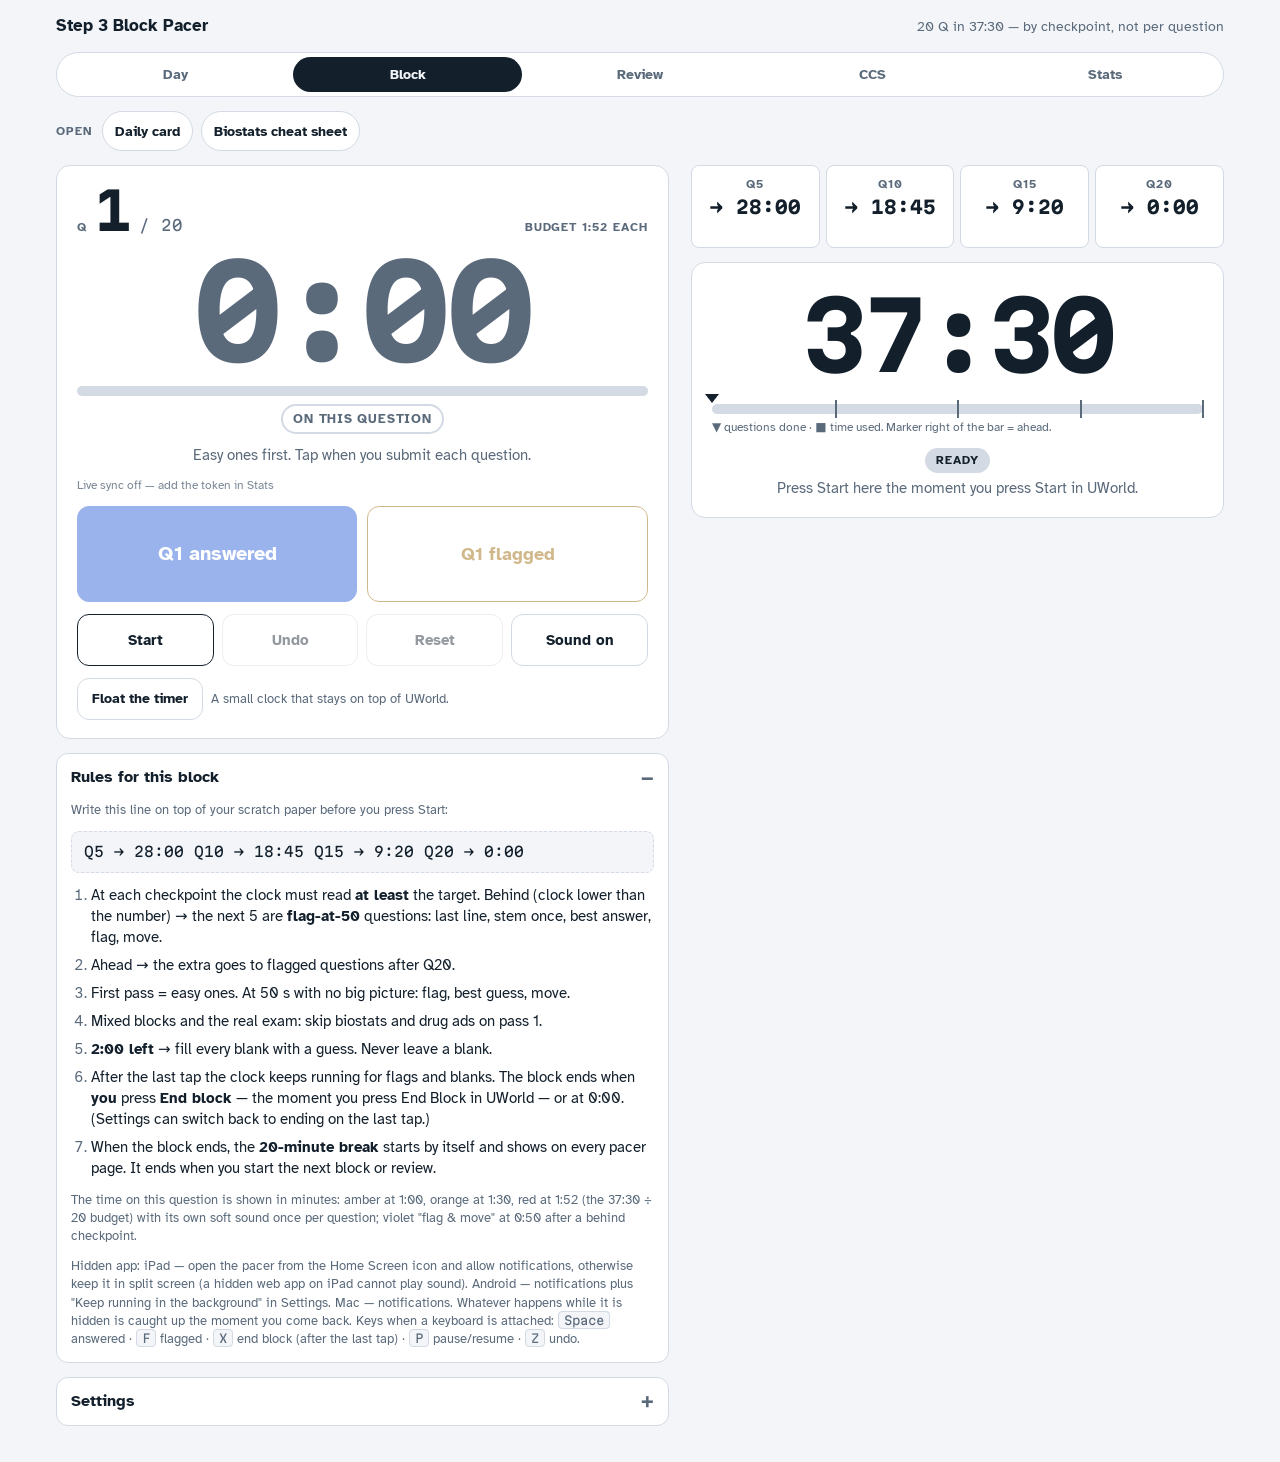
==== commit 068da2a1: "Day page: the daily sequence with a timer per step, its own end sound, totals and the ten-day strip;" ====
--- a/index.html
+++ b/index.html
@@ -95,7 +95,6 @@
   <nav id="pnav" aria-label="Pages"></nav>
   <div class="quicklinks" aria-label="Shortcuts">
     <span class="ql">Open</span>
-    <a href="https://claude.ai/artifact/SgX4q6UhdN1No9sJKWvh4a" target="_blank" rel="noopener">Daily sequence</a>
     <a href="https://claude.ai/artifact/CkBRBNXXbywkG2HdLAcEbe" target="_blank" rel="noopener">Daily card</a>
     <a href="https://claude.ai/artifact/1UrfVMa6zbxTSL6HjHd7sL" target="_blank" rel="noopener">Biostats cheat sheet</a>
   </div>
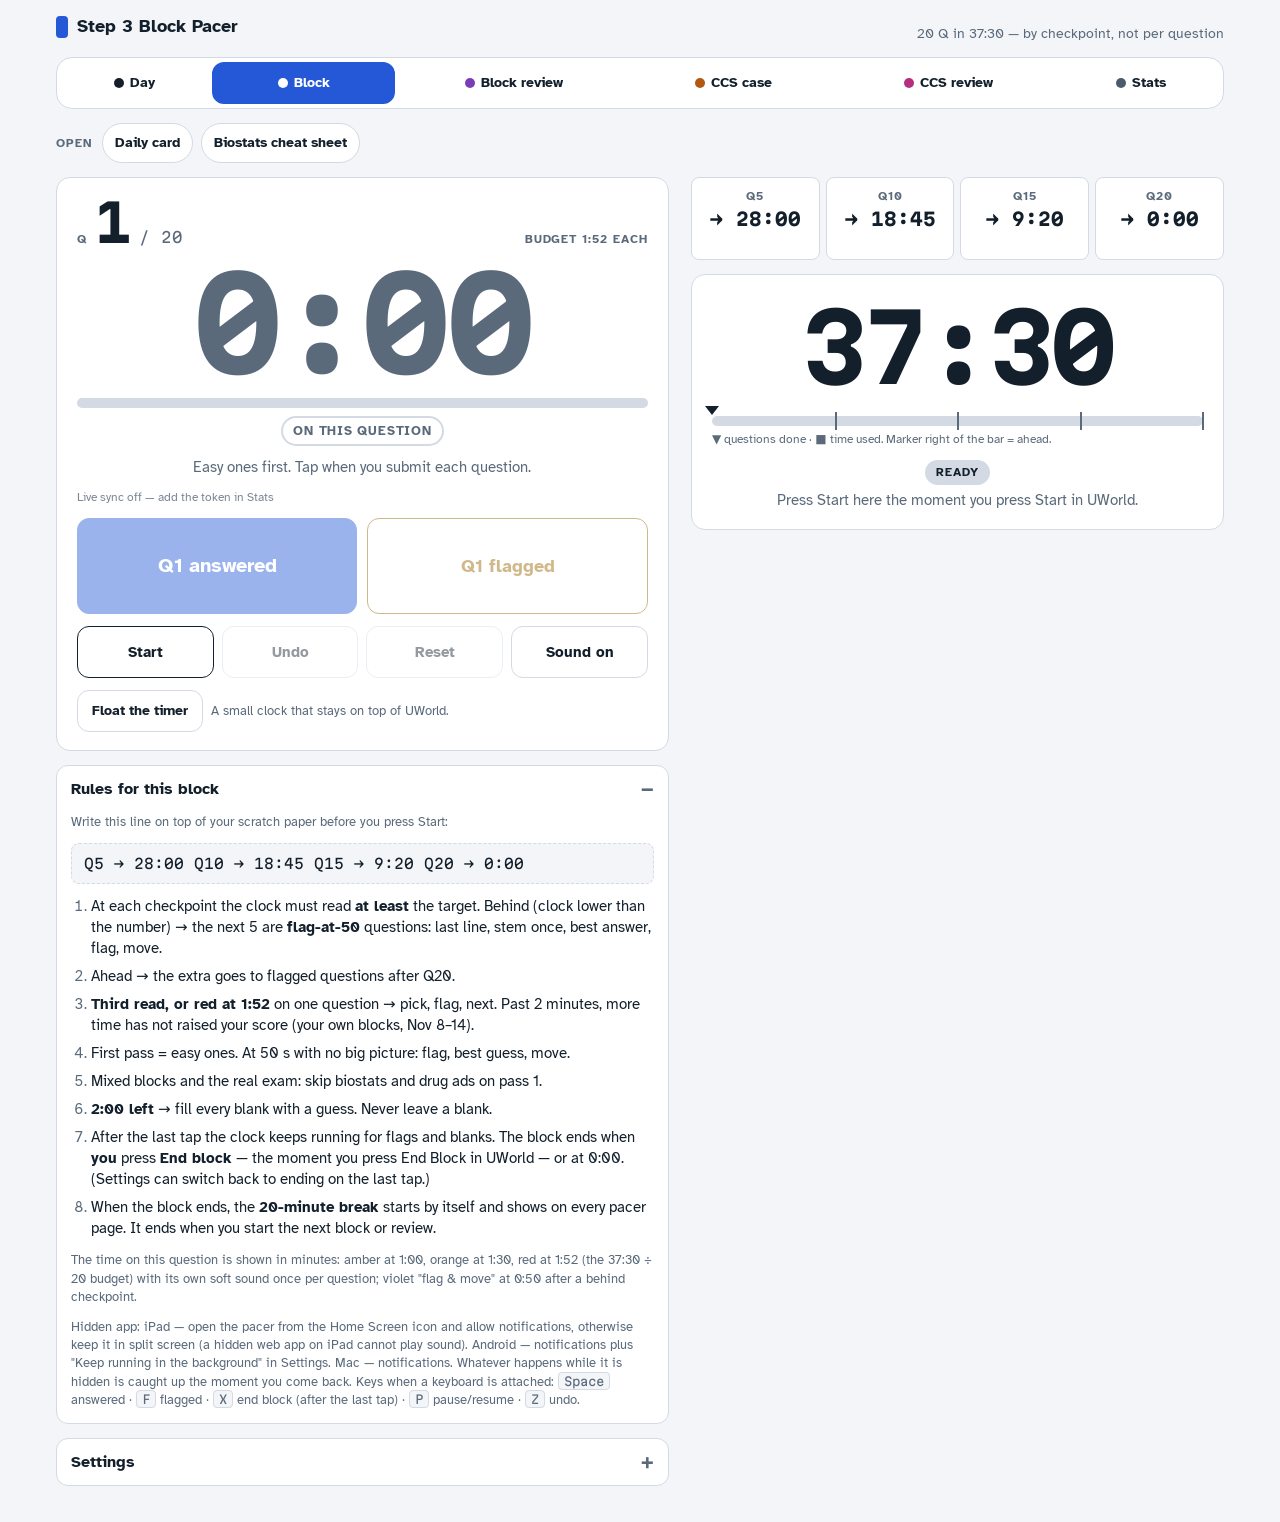
==== commit 2d248033: "Mon Nov 16 becomes Wednesday in miniature: four random blocks at the exam's hour on exam breaks (15:" ====
--- a/index.html
+++ b/index.html
@@ -161,7 +161,7 @@
       <ul class="stats" id="stats"></ul>
       <div class="form">
         <label>System / label<input type="text" id="sumLabel" placeholder="Cardio · Random · Ethics…" autocomplete="off"></label>
-        <label>Correct (from the results page)<input type="number" id="sumCorrect" min="0" max="60" inputmode="numeric" placeholder="13"></label>
+        <label>Score % (UWorld)<input type="text" id="sumCorrect" maxlength="6" inputmode="numeric" pattern="[0-9]*" autocomplete="off" placeholder="65"></label>
       </div>
       <p class="note" id="savedNote">Saved to Stats. The label and score carry over to the Review pacer.</p>
       <div class="formrow">
@@ -179,6 +179,7 @@
         <ol class="rules">
           <li>At each checkpoint the clock must read <b>at least</b> the target. Behind (clock lower than the number) → the next 5 are <b>flag-at-50</b> questions: last line, stem once, best answer, flag, move.</li>
           <li>Ahead → the extra goes to flagged questions after Q20.</li>
+          <li><b>Third read, or red at 1:52</b> on one question → pick, flag, next. Past 2 minutes, more time has not raised your score (your own blocks, Nov 8–14).</li>
           <li>First pass = easy ones. At 50 s with no big picture: flag, best guess, move.</li>
           <li>Mixed blocks and the real exam: skip biostats and drug ads on pass 1.</li>
           <li><b>2:00 left</b> → fill every blank with a guess. Never leave a blank.</li>
@@ -220,7 +221,7 @@
         <div id="brkSettings"></div>
         <div class="rowhead"><h2>Background &amp; sound</h2><span class="meta">Shared by all pacer pages</span></div>
         <div id="bgSettings"></div>
-        <p class="note" id="settingsLock" hidden>Settings unlock when the block is reset or finished.</p>
+        <p class="note" id="settingsLock" hidden></p>
         <p class="note" id="installNote" hidden>To install: iPad Safari → Share → Add to Home Screen. Galaxy Fold → browser menu → Install app. Mac → Safari File → Add to Dock, or Chrome's install button.</p>
       </div>
     </details>
@@ -386,7 +387,7 @@
     checkpoints: list.map((q, i) => { const cp = R.cps[q]; return cp ? { q: q, target: S.targets[i] || 0, rem: Math.round(cp.rem), delta: Math.round(cp.delta) } : null; }).filter(Boolean),
     answered: R.taps.length, flagged: R.flagged, flagSegs: list.filter(q => q < S.nQ && R.cps[q] && R.cps[q].delta < 0).length,
     avgPerQ: Math.round(last.el / 1000 / R.taps.length), qTimes: qTimes,
-    reviewLeft: R.cps[S.nQ] ? Math.round(R.cps[S.nQ].rem) : null, endedEarly: R.endEl < S.blockSec * 1000, endedBy: R.endedBy
+    reviewLeft: R.cps[S.nQ] ? Math.round(R.cps[S.nQ].rem) : null, endedEarly: R.endEl < S.blockSec * 1000, endedBy: R.endedBy, usedSec: Math.round(R.endEl / 1000)
   });
   P.saveSession(s); P.syncQuietly();
 }
@@ -529,7 +530,6 @@
   $("btnUndo").disabled = !live || (!R.taps.length && !(inReview && R.reviewLeft < R.flagged));
   const br = $("btnReset");
   br.disabled = R.phase === "idle"; br.textContent = resetArmed ? "Sure?" : "Reset"; br.classList.toggle("armed", !!resetArmed);
-  $("settingsFs").disabled = live; $("settingsLock").hidden = !live;
   renderSummary();
 }
 function renderSummary() {
@@ -552,7 +552,7 @@
     "<li><b>" + fmt(avg) + "</b> average per question</li>" +
     "<li><b>" + flagSegs + "</b> segment" + (flagSegs === 1 ? "" : "s") + " in flag-at-" + S.flagSec + "</li>" +
     "<li><b>" + fmt(reviewSec) + "</b> left at Q" + S.nQ + " for flagged review</li>";
-  $("sumLabel").value = R.label || ""; $("sumCorrect").value = R.correct != null ? R.correct : "";
+  $("sumLabel").value = R.label || ""; $("sumCorrect").value = R.correct != null ? P.pctOf(R.correct, S.nQ) : "";
   $("btnReopen").hidden = !(R.endedBy !== "clock" && R.endedBy !== "me" && R.taps.length && (Date.now() - R.startAt - R.pausedTotal) < S.blockSec * 1000);
 }
 function summaryText() {
@@ -570,11 +570,15 @@
   const flagSec = parseInt($("fFlag").value, 10), fill = parseMS($("fFill").value);
   const raw = $("fTargets").value.split(/[,\s]+/).filter(Boolean).map(parseMS);
   if (!block || block < 60 || !nQ || nQ < 1 || nQ > 60 || !every || every < 1 || every > nQ || !flagSec || flagSec < 10 || fill == null || fill >= block) { settingsMsg("Check the values: times as mm:ss, counts as whole numbers."); return; }
+  const live = R.phase === "running" || R.phase === "paused";
+  if (live && nQ < R.taps.length) { settingsMsg("This block already has " + R.taps.length + " questions tapped — the number of questions cannot go below that while it runs."); return; }
   const list = checkpointQs(nQ, every);
-  let targets = raw.some(t => t == null) ? null : raw, msg = "Saved.";
+  let targets = raw.some(t => t == null) ? null : raw, msg = live ? "Saved — this block uses it from now." : "Saved.";
   if (!targets || targets.length !== list.length || targets.some(t => t > block)) { targets = evenTargets(block, nQ, every); msg = "Saved. Targets recalculated for " + list.length + " checkpoints."; }
   S = Object.assign({}, S, { blockSec: block, nQ: nQ, every: every, targets: targets, flagSec: flagSec, fillSec: fill, chimeEvery: $("fChime").checked, endMode: $("fEndMode").value || "manual", v: 2 });
-  saveSettings(); buildRail(); render(); settingsMsg(msg);
+  saveSettings();
+  if (live) { if (S.blockSec - elapsedMs() / 1000 > S.fillSec) R.fillFired = false; persistRun(); }   // saved in the middle of a block: the clock and the fill alert follow the new values at once
+  buildRail(); render(); settingsMsg(msg);
 }
 function recalcTargets() {
   const block = parseMS($("fBlock").value), nQ = parseInt($("fN").value, 10), every = parseInt($("fEvery").value, 10);
@@ -605,7 +609,7 @@
   $("fTheme").addEventListener("change", () => P.setTheme($("fTheme").value));
   document.querySelectorAll("[data-preset]").forEach(b => b.addEventListener("click", () => applyPreset(b.dataset.preset)));
   $("sumLabel").addEventListener("change", () => { R.label = $("sumLabel").value.trim(); persistRun(); saveBlockSession(); });
-  $("sumCorrect").addEventListener("change", () => { const v = $("sumCorrect").value.trim(); const n = parseInt(v, 10); R.correct = (v === "" || isNaN(n)) ? null : Math.max(0, Math.min(S.nQ, n)); $("sumCorrect").value = R.correct == null ? "" : R.correct; persistRun(); saveBlockSession(); });
+  $("sumCorrect").addEventListener("change", () => { R.correct = P.countOf(P.parsePct($("sumCorrect").value), S.nQ); $("sumCorrect").value = R.correct == null ? "" : P.pctOf(R.correct, S.nQ); persistRun(); saveBlockSession(); });   // typed as the percent UWorld shows, kept as a count
   $("btnReview").addEventListener("click", () => { location.href = "./review.html"; });
   $("btnReopen").addEventListener("click", reopenBlock);
   $("btnCopy").addEventListener("click", async e => {
--- a/shared.css
+++ b/shared.css
@@ -8,6 +8,8 @@
   --k:#2458D6; --m:#0B8A6B; --t:#7A3DB8; --g:#C9661A;
   --font-ui:"Atkinson Hyperlegible","Segoe UI",system-ui,sans-serif;
   --font-num:"Martian Mono","SFMono-Regular",Menlo,Consolas,monospace;
+  /* one colour per place: the day ink · block blue · block review violet · CCS case orange · CCS review rose · stats slate */
+  --c-day:#13202C; --c-block:#2458D6; --c-review:#7A3DB8; --c-ccs:#B4570F; --c-ccsr:#B4307E; --c-stats:#4A5B6D; --on-c:#FFFFFF;
   color-scheme:light;
 }
 @media (prefers-color-scheme: dark){
@@ -18,6 +20,7 @@
     --warn:#F2B13F; --warn-bg:#352A12; --on-warn:#221800;
     --crit:#FF6B70; --crit-bg:#3A1A1E; --on-crit:#2A0608;
     --k:#5B87F0; --m:#22A47E; --t:#9D6FE0; --g:#D07E35;
+    --c-day:#E6ECF3; --c-block:#7EA2FF; --c-review:#B08CF0; --c-ccs:#E29450; --c-ccsr:#F07FB8; --c-stats:#A9B7C6; --on-c:#0B1220;
     color-scheme:dark;
   }
 }
@@ -28,8 +31,12 @@
   --warn:#F2B13F; --warn-bg:#352A12; --on-warn:#221800;
   --crit:#FF6B70; --crit-bg:#3A1A1E; --on-crit:#2A0608;
   --k:#5B87F0; --m:#22A47E; --t:#9D6FE0; --g:#D07E35;
+  --c-day:#E6ECF3; --c-block:#7EA2FF; --c-review:#B08CF0; --c-ccs:#E29450; --c-ccsr:#F07FB8; --c-stats:#A9B7C6; --on-c:#0B1220;
   color-scheme:dark;
 }
+body{--page:var(--c-day)}
+body[data-page="block"]{--page:var(--c-block)} body[data-page="review"]{--page:var(--c-review)} body[data-page="ccs"]{--page:var(--c-ccs)}
+body[data-page="ccsr"]{--page:var(--c-ccsr)} body[data-page="stats"]{--page:var(--c-stats)}
 *{box-sizing:border-box}
 html,body{height:100%}
 html{background:var(--bg)}
@@ -41,16 +48,31 @@
 .colL,.colR{display:contents}
 .top{display:flex;align-items:baseline;justify-content:space-between;gap:6px 14px;flex-wrap:wrap}
 h1{font-size:17px;margin:0;font-weight:700}
+.top h1{font-size:18px;display:flex;align-items:center;gap:9px}
+.top h1::before{content:"";flex:none;width:12px;height:22px;border-radius:4px;background:var(--page)}
 h2{font-size:16px;margin:0;font-weight:700}
 .tag{margin:0;color:var(--muted);font-size:14px}
 .num{font-family:var(--font-num);font-variant-numeric:tabular-nums}
 a{color:var(--accent)}
 
-/* page switcher */
-.pnav{display:flex;gap:4px;background:var(--surface);border:1px solid var(--line);border-radius:999px;padding:4px}
-.pnav a{flex:1;text-align:center;padding:8px 6px;border-radius:999px;text-decoration:none;color:var(--muted);font-weight:700;font-size:14px;min-width:0;white-space:nowrap}
-.pnav a[aria-current="page"]{background:var(--fg);color:var(--bg)}
+/* page switcher: six places, each in its colour; the one you are in is filled */
+.pnav{display:grid;grid-template-columns:.8fr 1fr 1.25fr 1.1fr 1.2fr .85fr;gap:4px;background:var(--surface);border:1px solid var(--line);border-radius:16px;padding:4px}
+.pnav a{--nk:var(--c-day);display:flex;align-items:center;justify-content:center;gap:6px;padding:8px 6px;border-radius:12px;border:2px solid transparent;text-decoration:none;color:var(--fg);font-weight:700;font-size:14px;line-height:1.15;min-width:0;min-height:42px;white-space:nowrap}
+.pnav a i{flex:none;width:10px;height:10px;border-radius:50%;background:var(--nk)}
+.pnav a span{min-width:0;overflow:hidden;text-overflow:ellipsis}
+.pnav a[data-k="block"]{--nk:var(--c-block)} .pnav a[data-k="review"]{--nk:var(--c-review)} .pnav a[data-k="ccs"]{--nk:var(--c-ccs)} .pnav a[data-k="ccsr"]{--nk:var(--c-ccsr)} .pnav a[data-k="stats"]{--nk:var(--c-stats)}
+.pnav a:hover{border-color:var(--nk)}
+.pnav a[aria-current="page"]{background:var(--nk);color:var(--on-c);border-color:var(--nk)}
+.pnav a[aria-current="page"] i{background:var(--on-c)}
 .pnav a:focus-visible{outline:3px solid var(--accent);outline-offset:1px}
+@media (max-width:699px){
+  /* three columns — the day · the blocks · the cases; the test on top, its review under it */
+  .pnav{grid-template-columns:.72fr 1.14fr 1.14fr;grid-template-rows:auto auto}
+  .pnav a{justify-content:flex-start;padding:8px 8px;font-size:13.5px}
+  .pnav a[data-k="day"]{grid-area:1/1} .pnav a[data-k="block"]{grid-area:1/2} .pnav a[data-k="ccs"]{grid-area:1/3}
+  .pnav a[data-k="stats"]{grid-area:2/1} .pnav a[data-k="review"]{grid-area:2/2} .pnav a[data-k="ccsr"]{grid-area:2/3}
+}
+@media (max-width:379px){ .pnav{grid-template-columns:.66fr 1.17fr 1.17fr} .pnav a{font-size:12.5px;padding:8px 5px;gap:5px} .pnav a i{width:9px;height:9px} }
 
 /* quick links to the cards and sheets that live outside the app */
 .quicklinks{display:flex;flex-wrap:wrap;gap:8px;align-items:center}
@@ -83,6 +105,14 @@
 /* buttons */
 button{font:inherit;cursor:pointer;border-radius:12px;border:1px solid var(--line);background:var(--surface);color:var(--fg);padding:12px 10px;font-weight:700;font-size:15px;min-height:48px;touch-action:manipulation;-webkit-tap-highlight-color:transparent;user-select:none;-webkit-user-select:none}
 button.primary{background:var(--accent);color:var(--on-accent);border-color:var(--accent);min-height:76px;font-size:20px}
+body[data-page="review"] button.primary:not(.good),body[data-page="ccs"] button.primary:not(.good),body[data-page="ccsr"] button.primary:not(.good){background:var(--page);border-color:var(--page);color:var(--on-c)}
+/* the main card of a page carries the page's colour on its top edge */
+.card.setup,.card.done,.clockcard,.card.hero{border-top:6px solid var(--page)}
+/* numbered steps inside a card: 1 · 2 · 3 */
+.stepcap{display:flex;align-items:center;gap:10px;margin:4px 0 0;font-weight:700;font-size:15.5px;line-height:1.25}
+.stepcap b{flex:none;display:grid;place-items:center;width:28px;height:28px;border-radius:50%;background:var(--page);color:var(--on-c);font-family:var(--font-num);font-size:14px}
+.stepcap span{min-width:0}
+.stepcap small{display:block;font-weight:400;color:var(--muted);font-size:13px}
 button.secondary{border-color:var(--warn);color:var(--warn);min-height:76px;font-size:18px}
 button.good{background:var(--good);color:var(--on-good);border-color:var(--good)}
 button.small{min-height:40px;padding:8px 12px;font-size:14px}
@@ -164,3 +194,4 @@
   button.primary,button.secondary{min-height:96px}
   .subactions button{min-height:52px;font-size:15px}
 }
+.pnotice button.reload{font-size:15px;opacity:1;white-space:nowrap;padding:4px 12px;border-width:2px;border-style:solid}
